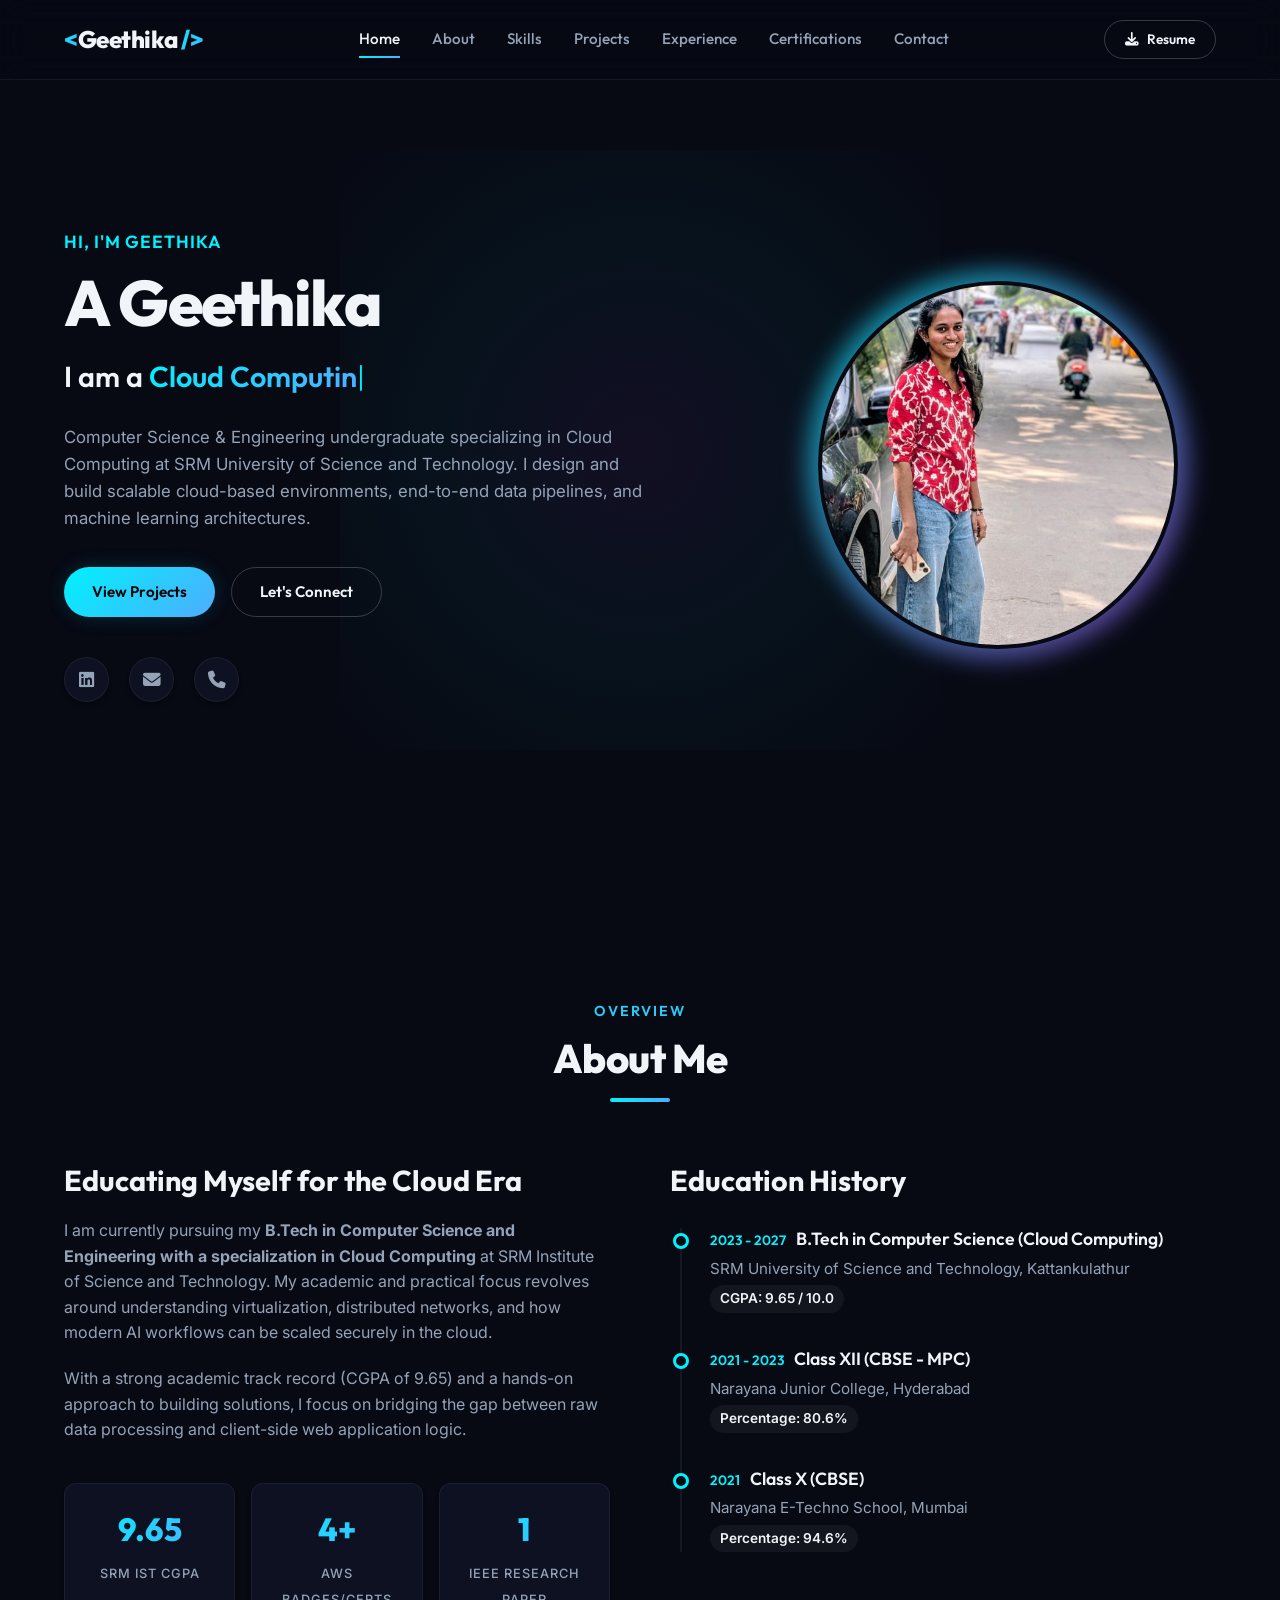
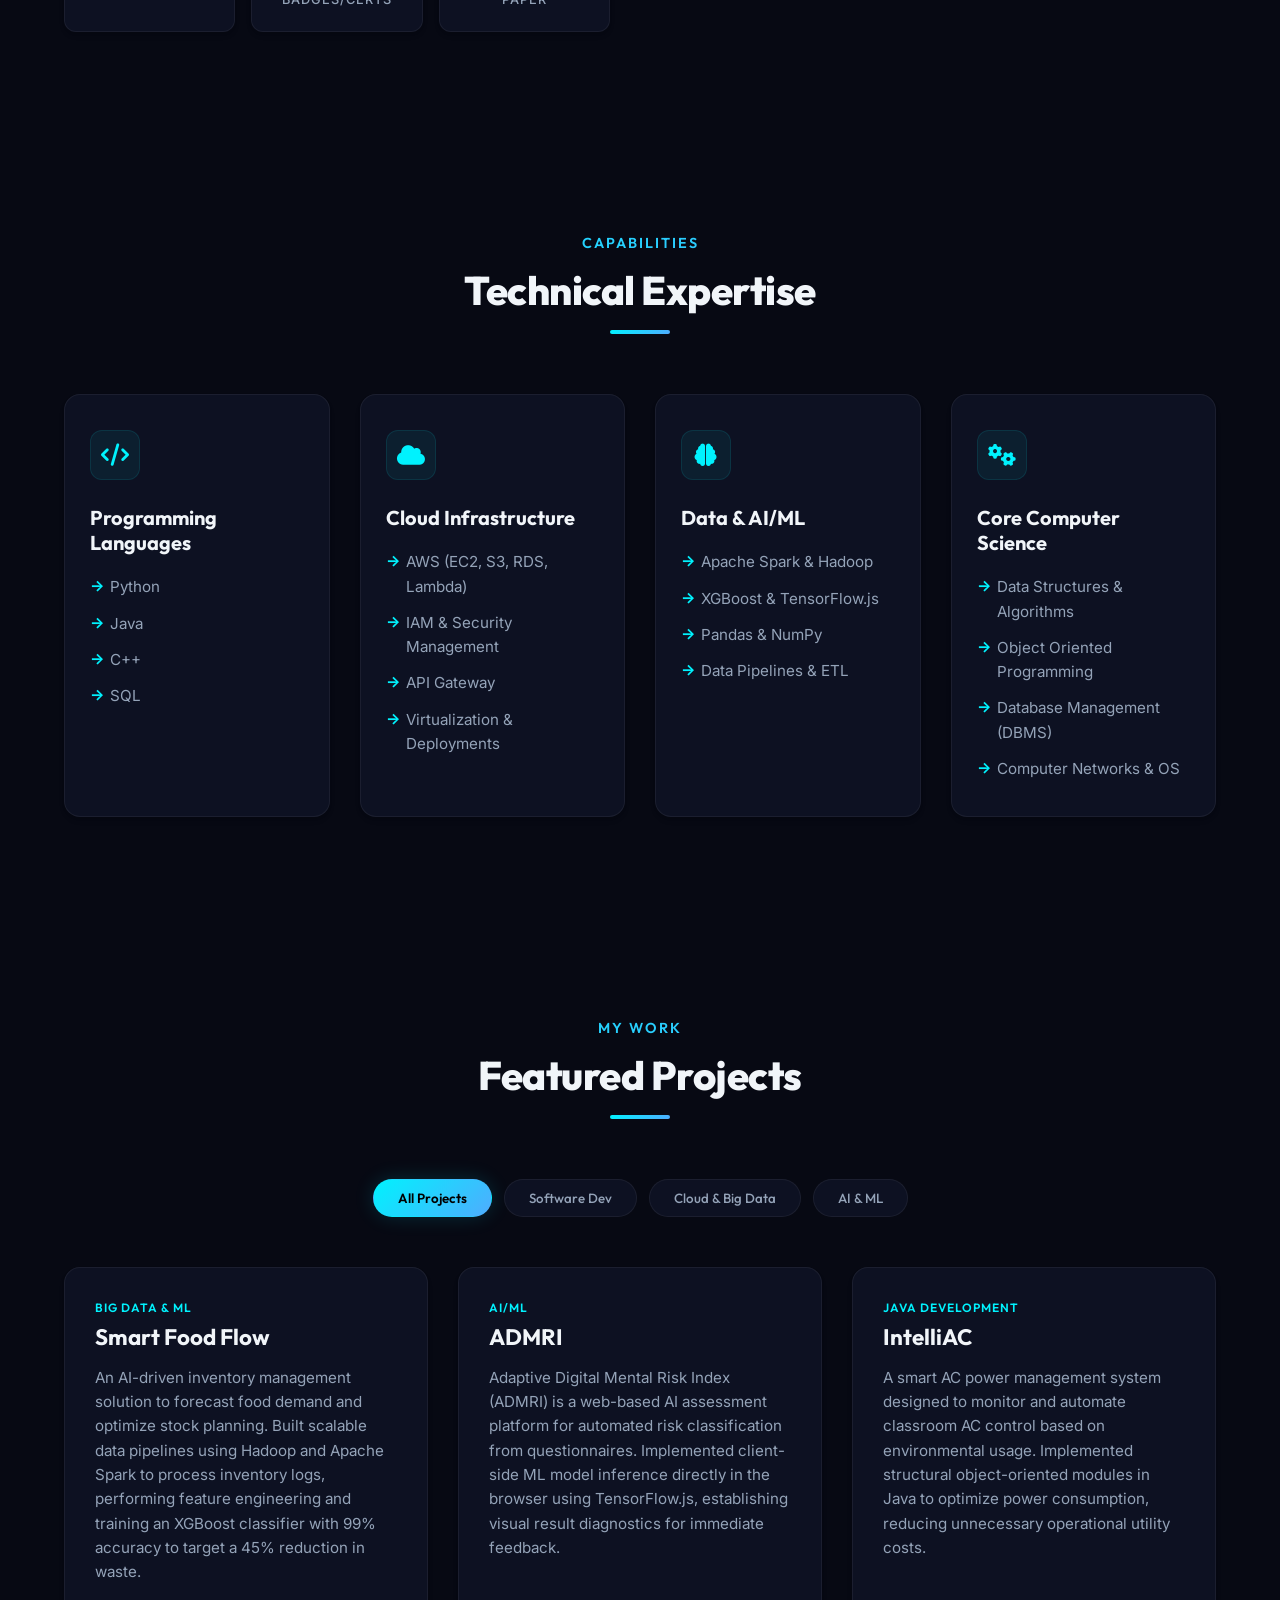
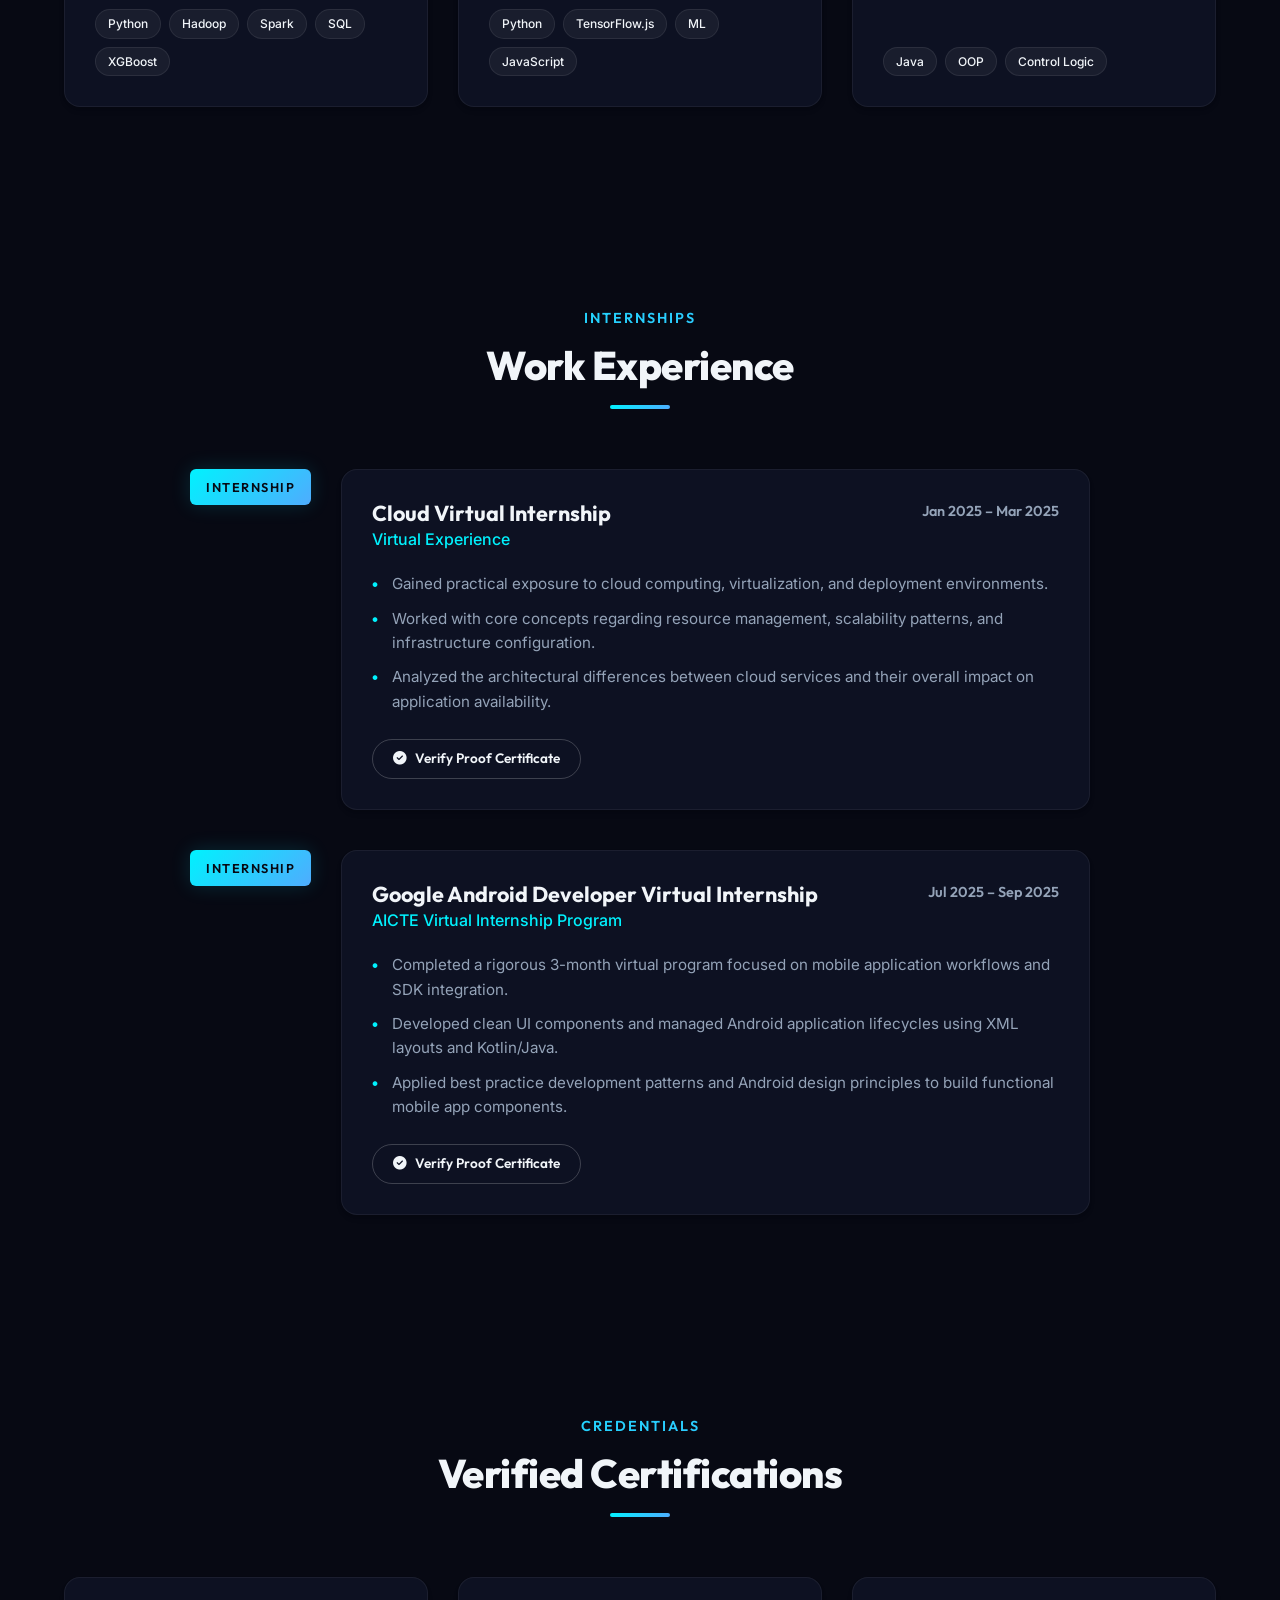
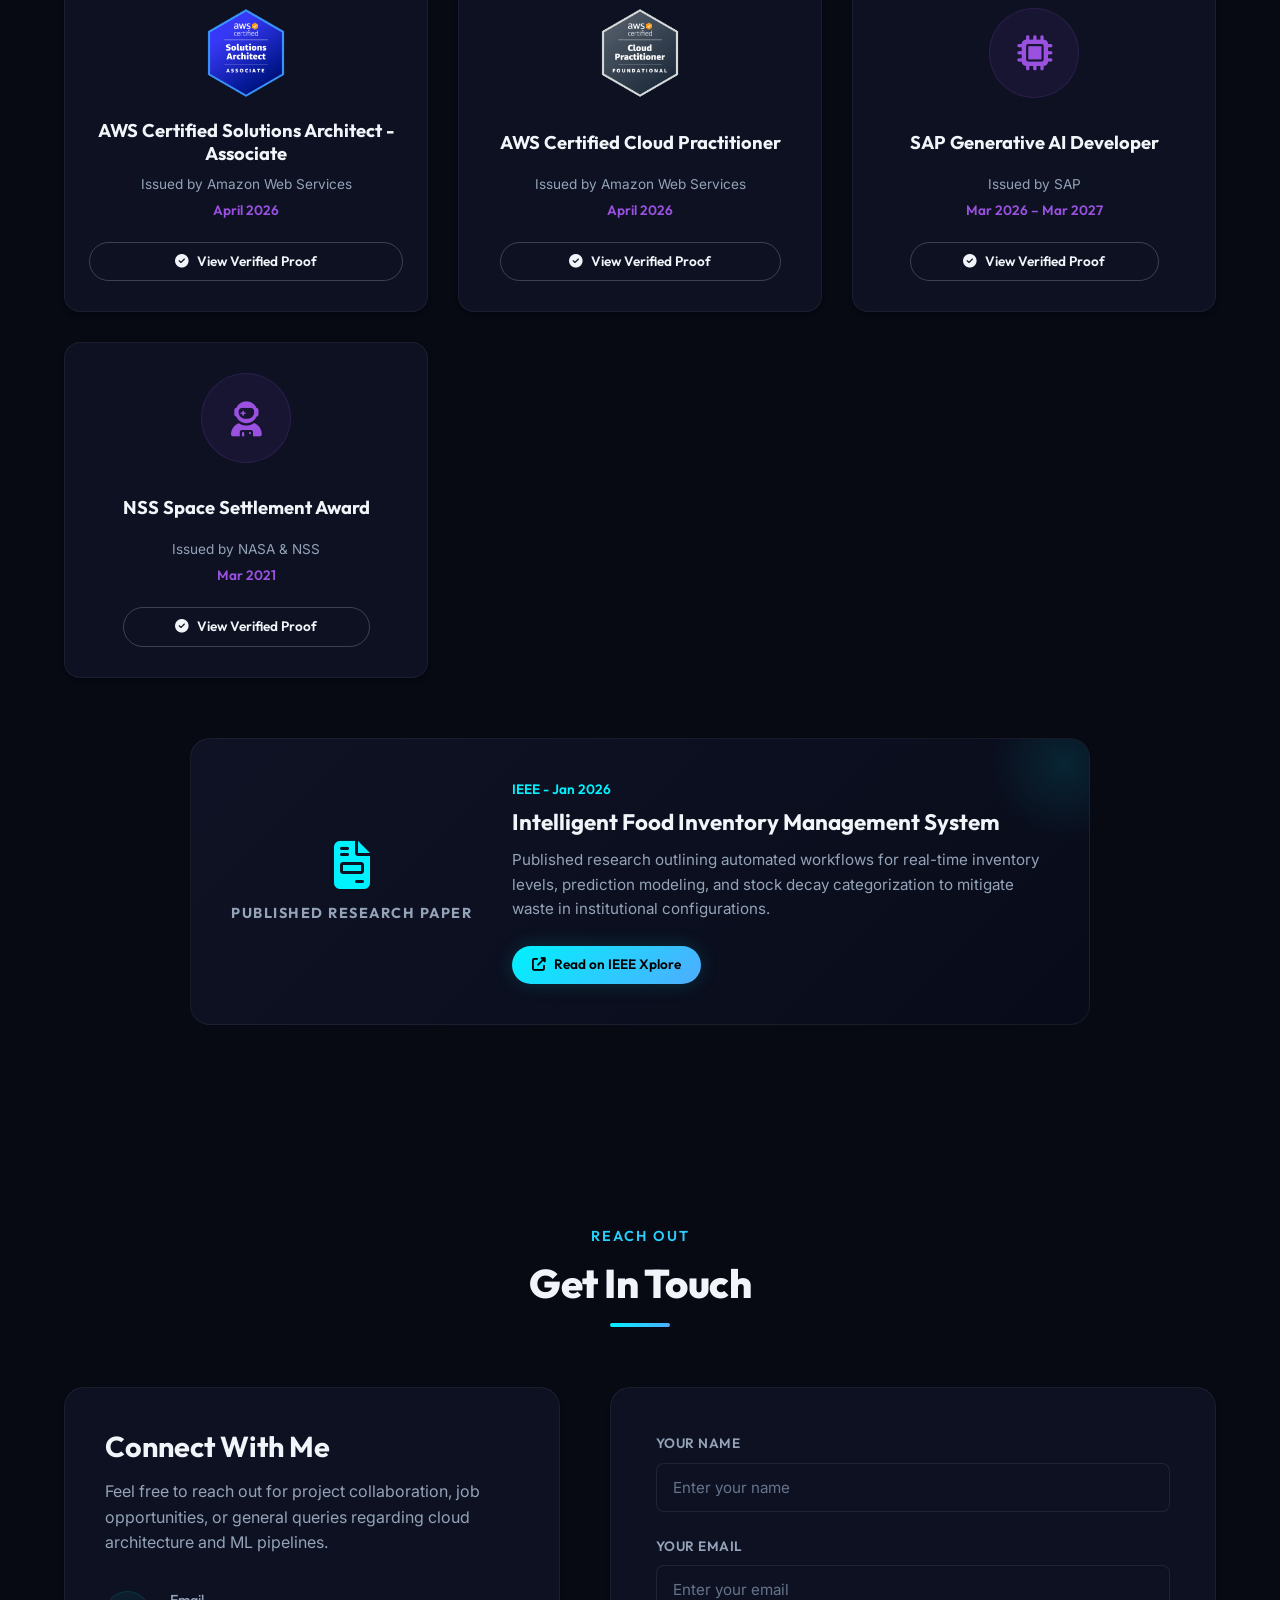
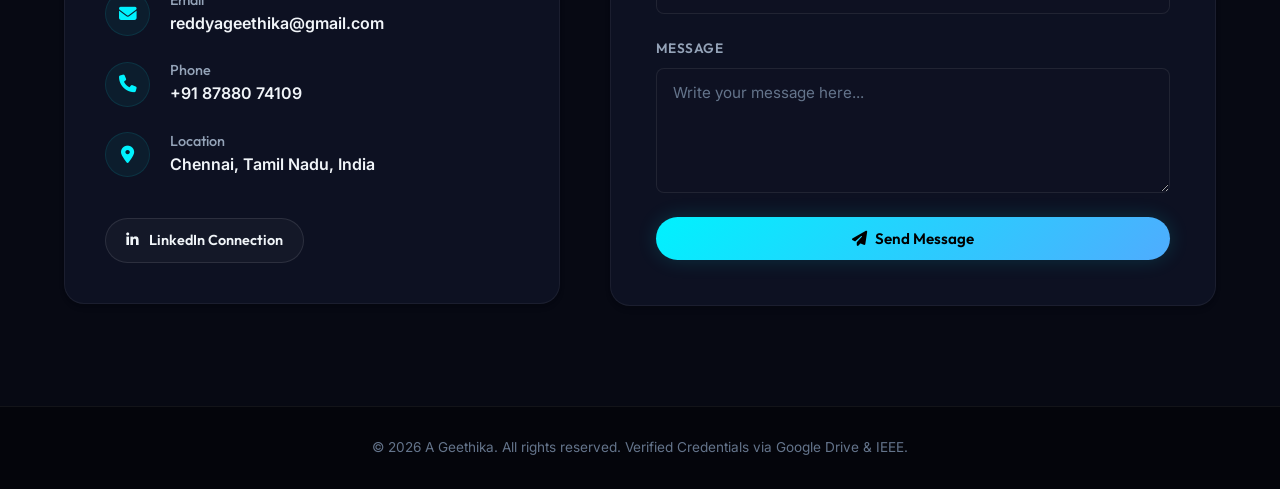
==== index.html @ 4444969a "Initial commit: Portfolio website with verified proof links" ====
<!DOCTYPE html>
<html lang="en">
<head>
    <meta charset="UTF-8">
    <meta name="viewport" content="width=device-width, initial-scale=1.0">
    <title>A Geethika | Portfolio & Credentials</title>
    <meta name="description" content="Portfolio of A Geethika, Computer Science student specializing in Cloud Computing at SRM IST. View projects, experience, research, and verified certifications.">
    <!-- Google Fonts -->
    <link rel="preconnect" href="https://fonts.googleapis.com">
    <link rel="preconnect" href="https://fonts.gstatic.com" crossorigin>
    <link href="https://fonts.googleapis.com/css2?family=Inter:wght@300;400;500;600;700&family=Outfit:wght@400;500;600;700;800&display=swap" rel="stylesheet">
    <!-- FontAwesome Icons -->
    <link rel="stylesheet" href="https://cdnjs.cloudflare.com/ajax/libs/font-awesome/6.4.2/css/all.min.css">
    <!-- Custom CSS -->
    <link rel="stylesheet" href="styles.css">
</head>
<body>
    <!-- Custom Cursor Glow -->
    <div class="cursor-glow" id="cursorGlow"></div>

    <!-- Scroll Progress -->
    <div class="scroll-progress-container">
        <div class="scroll-progress-bar" id="scrollProgress"></div>
    </div>

    <!-- Navigation Header -->
    <header class="header">
        <div class="header-container">
            <a href="#" class="logo">
                <span class="logo-accent">&lt;</span>Geethika<span class="logo-accent"> /&gt;</span>
            </a>
            <nav class="navbar" id="navbar">
                <a href="#home" class="nav-link active">Home</a>
                <a href="#about" class="nav-link">About</a>
                <a href="#skills" class="nav-link">Skills</a>
                <a href="#projects" class="nav-link">Projects</a>
                <a href="#experience" class="nav-link">Experience</a>
                <a href="#certifications" class="nav-link">Certifications</a>
                <a href="#contact" class="nav-link">Contact</a>
            </nav>
            <div class="nav-actions">
                <a href="assets/resume.pdf" class="btn btn-outline btn-sm download-resume" download>
                    <i class="fa-solid fa-download"></i> Resume
                </a>
                <button class="mobile-nav-toggle" id="navToggle" aria-label="Toggle Menu">
                    <i class="fa-solid fa-bars"></i>
                </button>
            </div>
        </div>
    </header>

    <!-- Main Content -->
    <main>
        <!-- Hero Section -->
        <section id="home" class="hero-section">
            <div class="hero-bg-glow"></div>
            <div class="container hero-container">
                <div class="hero-content">
                    <span class="hero-greeting">Hi, I'm Geethika</span>
                    <h1 class="hero-title">A Geethika</h1>
                    <div class="hero-subtitle-container">
                        <span class="hero-subtitle-prefix">I am a </span>
                        <span class="hero-subtitle" id="typingText"></span><span class="typing-cursor">|</span>
                    </div>
                    <p class="hero-description">
                        Computer Science & Engineering undergraduate specializing in Cloud Computing at SRM University of Science and Technology. I design and build scalable cloud-based environments, end-to-end data pipelines, and machine learning architectures.
                    </p>
                    <div class="hero-cta">
                        <a href="#projects" class="btn btn-primary">View Projects</a>
                        <a href="#contact" class="btn btn-outline">Let's Connect</a>
                    </div>
                    <div class="hero-socials">
                        <a href="https://www.linkedin.com/in/geethika-a-8339181ba" target="_blank" rel="noopener" aria-label="LinkedIn">
                            <i class="fa-brands fa-linkedin"></i>
                        </a>
                        <a href="mailto:reddyageethika@gmail.com" aria-label="Email">
                            <i class="fa-solid fa-envelope"></i>
                        </a>
                        <a href="tel:+918788074109" aria-label="Phone">
                            <i class="fa-solid fa-phone"></i>
                        </a>
                    </div>
                </div>
                <div class="hero-image-wrapper">
                    <div class="image-border-glow"></div>
                    <div class="hero-image-container">
                        <!-- User Photo -->
                        <img src="assets/images/geethika.jpg" alt="A Geethika" class="hero-image">
                    </div>
                </div>
            </div>
        </section>

        <!-- About Section -->
        <section id="about" class="about-section">
            <div class="container">
                <div class="section-header">
                    <span class="section-tag">Overview</span>
                    <h2 class="section-title">About Me</h2>
                    <div class="section-underline"></div>
                </div>
                
                <div class="about-grid">
                    <div class="about-info">
                        <h3>Educating Myself for the Cloud Era</h3>
                        <p>
                            I am currently pursuing my <strong>B.Tech in Computer Science and Engineering with a specialization in Cloud Computing</strong> at SRM Institute of Science and Technology. My academic and practical focus revolves around understanding virtualization, distributed networks, and how modern AI workflows can be scaled securely in the cloud.
                        </p>
                        <p>
                            With a strong academic track record (CGPA of 9.65) and a hands-on approach to building solutions, I focus on bridging the gap between raw data processing and client-side web application logic.
                        </p>
                        
                        <div class="info-counters">
                            <div class="counter-card">
                                <span class="counter-num">9.65</span>
                                <span class="counter-label">SRM IST CGPA</span>
                            </div>
                            <div class="counter-card">
                                <span class="counter-num">4+</span>
                                <span class="counter-label">AWS Badges/Certs</span>
                            </div>
                            <div class="counter-card">
                                <span class="counter-num">1</span>
                                <span class="counter-label">IEEE Research Paper</span>
                            </div>
                        </div>
                    </div>

                    <div class="about-education">
                        <h3>Education History</h3>
                        <div class="education-timeline">
                            <!-- Education Item 1 -->
                            <div class="education-item">
                                <div class="edu-dot"></div>
                                <div class="edu-header">
                                    <span class="edu-date">2023 - 2027</span>
                                    <h4>B.Tech in Computer Science (Cloud Computing)</h4>
                                </div>
                                <p class="edu-inst">SRM University of Science and Technology, Kattankulathur</p>
                                <span class="edu-grade">CGPA: 9.65 / 10.0</span>
                            </div>

                            <!-- Education Item 2 -->
                            <div class="education-item">
                                <div class="edu-dot"></div>
                                <div class="edu-header">
                                    <span class="edu-date">2021 - 2023</span>
                                    <h4>Class XII (CBSE - MPC)</h4>
                                </div>
                                <p class="edu-inst">Narayana Junior College, Hyderabad</p>
                                <span class="edu-grade">Percentage: 80.6%</span>
                            </div>

                            <!-- Education Item 3 -->
                            <div class="education-item">
                                <div class="edu-dot"></div>
                                <div class="edu-header">
                                    <span class="edu-date">2021</span>
                                    <h4>Class X (CBSE)</h4>
                                </div>
                                <p class="edu-inst">Narayana E-Techno School, Mumbai</p>
                                <span class="edu-grade">Percentage: 94.6%</span>
                            </div>
                        </div>
                    </div>
                </div>
            </div>
        </section>

        <!-- Skills Section -->
        <section id="skills" class="skills-section">
            <div class="container">
                <div class="section-header">
                    <span class="section-tag">Capabilities</span>
                    <h2 class="section-title">Technical Expertise</h2>
                    <div class="section-underline"></div>
                </div>

                <div class="skills-grid">
                    <!-- Languages -->
                    <div class="skills-card">
                        <div class="skills-card-icon">
                            <i class="fa-solid fa-code"></i>
                        </div>
                        <h3>Programming Languages</h3>
                        <ul class="skills-list">
                            <li>Python</li>
                            <li>Java</li>
                            <li>C++</li>
                            <li>SQL</li>
                        </ul>
                    </div>

                    <!-- Cloud -->
                    <div class="skills-card">
                        <div class="skills-card-icon">
                            <i class="fa-solid fa-cloud"></i>
                        </div>
                        <h3>Cloud Infrastructure</h3>
                        <ul class="skills-list">
                            <li>AWS (EC2, S3, RDS, Lambda)</li>
                            <li>IAM & Security Management</li>
                            <li>API Gateway</li>
                            <li>Virtualization & Deployments</li>
                        </ul>
                    </div>

                    <!-- Data & ML -->
                    <div class="skills-card">
                        <div class="skills-card-icon">
                            <i class="fa-solid fa-brain"></i>
                        </div>
                        <h3>Data & AI/ML</h3>
                        <ul class="skills-list">
                            <li>Apache Spark & Hadoop</li>
                            <li>XGBoost & TensorFlow.js</li>
                            <li>Pandas & NumPy</li>
                            <li>Data Pipelines & ETL</li>
                        </ul>
                    </div>

                    <!-- Core CS -->
                    <div class="skills-card">
                        <div class="skills-card-icon">
                            <i class="fa-solid fa-gears"></i>
                        </div>
                        <h3>Core Computer Science</h3>
                        <ul class="skills-list">
                            <li>Data Structures & Algorithms</li>
                            <li>Object Oriented Programming</li>
                            <li>Database Management (DBMS)</li>
                            <li>Computer Networks & OS</li>
                        </ul>
                    </div>
                </div>
            </div>
        </section>

        <!-- Projects Section -->
        <section id="projects" class="projects-section">
            <div class="container">
                <div class="section-header">
                    <span class="section-tag">My Work</span>
                    <h2 class="section-title">Featured Projects</h2>
                    <div class="section-underline"></div>
                </div>

                <div class="project-filters">
                    <button class="filter-btn active" data-filter="all">All Projects</button>
                    <button class="filter-btn" data-filter="development">Software Dev</button>
                    <button class="filter-btn" data-filter="cloud">Cloud & Big Data</button>
                    <button class="filter-btn" data-filter="ml">AI & ML</button>
                </div>

                <div class="projects-grid">
                    <!-- Project 1 -->
                    <div class="project-card" data-category="cloud">
                        <div class="project-card-header">
                            <span class="project-tag">Big Data & ML</span>
                            <h3>Smart Food Flow</h3>
                        </div>
                        <div class="project-card-body">
                            <p>An AI-driven inventory management solution to forecast food demand and optimize stock planning. Built scalable data pipelines using Hadoop and Apache Spark to process inventory logs, performing feature engineering and training an XGBoost classifier with 99% accuracy to target a 45% reduction in waste.</p>
                        </div>
                        <div class="project-tech-tags">
                            <span>Python</span>
                            <span>Hadoop</span>
                            <span>Spark</span>
                            <span>SQL</span>
                            <span>XGBoost</span>
                        </div>
                    </div>

                    <!-- Project 2 -->
                    <div class="project-card" data-category="ml">
                        <div class="project-card-header">
                            <span class="project-tag">AI/ML</span>
                            <h3>ADMRI</h3>
                        </div>
                        <div class="project-card-body">
                            <p>Adaptive Digital Mental Risk Index (ADMRI) is a web-based AI assessment platform for automated risk classification from questionnaires. Implemented client-side ML model inference directly in the browser using TensorFlow.js, establishing visual result diagnostics for immediate feedback.</p>
                        </div>
                        <div class="project-tech-tags">
                            <span>Python</span>
                            <span>TensorFlow.js</span>
                            <span>ML</span>
                            <span>JavaScript</span>
                        </div>
                    </div>

                    <!-- Project 3 -->
                    <div class="project-card" data-category="development">
                        <div class="project-card-header">
                            <span class="project-tag">Java Development</span>
                            <h3>IntelliAC</h3>
                        </div>
                        <div class="project-card-body">
                            <p>A smart AC power management system designed to monitor and automate classroom AC control based on environmental usage. Implemented structural object-oriented modules in Java to optimize power consumption, reducing unnecessary operational utility costs.</p>
                        </div>
                        <div class="project-tech-tags">
                            <span>Java</span>
                            <span>OOP</span>
                            <span>Control Logic</span>
                        </div>
                    </div>
                </div>
            </div>
        </section>

        <!-- Experience Section -->
        <section id="experience" class="experience-section">
            <div class="container">
                <div class="section-header">
                    <span class="section-tag">Internships</span>
                    <h2 class="section-title">Work Experience</h2>
                    <div class="section-underline"></div>
                </div>

                <div class="experience-timeline">
                    <!-- Internship 1 -->
                    <div class="experience-card">
                        <div class="exp-badge">Internship</div>
                        <div class="exp-content">
                            <div class="exp-header">
                                <div>
                                    <h3>Cloud Virtual Internship</h3>
                                    <p class="exp-company">Virtual Experience</p>
                                </div>
                                <span class="exp-date">Jan 2025 – Mar 2025</span>
                            </div>
                            <ul class="exp-details">
                                <li>Gained practical exposure to cloud computing, virtualization, and deployment environments.</li>
                                <li>Worked with core concepts regarding resource management, scalability patterns, and infrastructure configuration.</li>
                                <li>Analyzed the architectural differences between cloud services and their overall impact on application availability.</li>
                            </ul>
                            <div class="exp-footer">
                                <a href="https://drive.google.com/file/d/10pvS7xWRkJ8wbOo7r23ygYeVhOz8YmXg/view?usp=drive_link" target="_blank" rel="noopener" class="btn btn-outline btn-sm proof-btn">
                                    <i class="fa-solid fa-circle-check"></i> Verify Proof Certificate
                                </a>
                            </div>
                        </div>
                    </div>

                    <!-- Internship 2 -->
                    <div class="experience-card">
                        <div class="exp-badge">Internship</div>
                        <div class="exp-content">
                            <div class="exp-header">
                                <div>
                                    <h3>Google Android Developer Virtual Internship</h3>
                                    <p class="exp-company">AICTE Virtual Internship Program</p>
                                </div>
                                <span class="exp-date">Jul 2025 – Sep 2025</span>
                            </div>
                            <ul class="exp-details">
                                <li>Completed a rigorous 3-month virtual program focused on mobile application workflows and SDK integration.</li>
                                <li>Developed clean UI components and managed Android application lifecycles using XML layouts and Kotlin/Java.</li>
                                <li>Applied best practice development patterns and Android design principles to build functional mobile app components.</li>
                            </ul>
                            <div class="exp-footer">
                                <a href="https://drive.google.com/file/d/1N98toLB-eL-aGApJIMZypqNxMXeRUw_2/view?usp=sharing" target="_blank" rel="noopener" class="btn btn-outline btn-sm proof-btn">
                                    <i class="fa-solid fa-circle-check"></i> Verify Proof Certificate
                                </a>
                            </div>
                        </div>
                    </div>
                </div>
            </div>
        </section>

        <!-- Certifications Section -->
        <section id="certifications" class="certifications-section">
            <div class="container">
                <div class="section-header">
                    <span class="section-tag">Credentials</span>
                    <h2 class="section-title">Verified Certifications</h2>
                    <div class="section-underline"></div>
                </div>

                <div class="certifications-grid">
                    <!-- AWS SA -->
                    <div class="cert-card">
                        <div class="cert-image-container">
                            <img src="assets/images/aws-certified-solutions-architect-associate.png" alt="AWS Certified Solutions Architect - Associate Badge" class="cert-badge-img">
                        </div>
                        <div class="cert-info">
                            <h3>AWS Certified Solutions Architect - Associate</h3>
                            <p class="cert-issuer">Issued by Amazon Web Services</p>
                            <span class="cert-date">April 2026</span>
                            <a href="https://drive.google.com/file/d/1kvPPBBZk2hOuCqN7L65Lmuts5cWeU1N7/view?usp=sharing" target="_blank" rel="noopener" class="btn btn-outline btn-sm cert-verify-btn">
                                <i class="fa-solid fa-circle-check"></i> View Verified Proof
                            </a>
                        </div>
                    </div>

                    <!-- AWS CP -->
                    <div class="cert-card">
                        <div class="cert-image-container">
                            <img src="assets/images/aws-certified-cloud-practitioner.png" alt="AWS Certified Cloud Practitioner Badge" class="cert-badge-img">
                        </div>
                        <div class="cert-info">
                            <h3>AWS Certified Cloud Practitioner</h3>
                            <p class="cert-issuer">Issued by Amazon Web Services</p>
                            <span class="cert-date">April 2026</span>
                            <a href="https://drive.google.com/file/d/1S_O7OIigZmVBHr3_5UwWJYyZUVExq-sA/view?usp=sharing" target="_blank" rel="noopener" class="btn btn-outline btn-sm cert-verify-btn">
                                <i class="fa-solid fa-circle-check"></i> View Verified Proof
                            </a>
                        </div>
                    </div>

                    <!-- SAP Generative AI -->
                    <div class="cert-card">
                        <div class="cert-icon-container">
                            <i class="fa-solid fa-microchip"></i>
                        </div>
                        <div class="cert-info">
                            <h3>SAP Generative AI Developer</h3>
                            <p class="cert-issuer">Issued by SAP</p>
                            <span class="cert-date">Mar 2026 – Mar 2027</span>
                            <a href="https://drive.google.com/file/d/1an8q6tNihUCcvzFs6z9SauU-8ELoGtae/view?usp=sharing" target="_blank" rel="noopener" class="btn btn-outline btn-sm cert-verify-btn">
                                <i class="fa-solid fa-circle-check"></i> View Verified Proof
                            </a>
                        </div>
                    </div>

                    <!-- NASA Space Settlement -->
                    <div class="cert-card">
                        <div class="cert-icon-container">
                            <i class="fa-solid fa-user-astronaut"></i>
                        </div>
                        <div class="cert-info">
                            <h3>NSS Space Settlement Award</h3>
                            <p class="cert-issuer">Issued by NASA & NSS</p>
                            <span class="cert-date">Mar 2021</span>
                            <a href="https://drive.google.com/file/d/1z1i3t_VLtX3tuyaS-2WXdDkeSdfHXxxF/view?usp=drive_link" target="_blank" rel="noopener" class="btn btn-outline btn-sm cert-verify-btn">
                                <i class="fa-solid fa-circle-check"></i> View Verified Proof
                            </a>
                        </div>
                    </div>
                </div>

                <!-- Research Paper Card (IEEE) -->
                <div class="research-container">
                    <div class="research-header">
                        <i class="fa-solid fa-file-invoice"></i>
                        <h3>Published Research Paper</h3>
                    </div>
                    <div class="research-body">
                        <span class="publication-tag">IEEE - Jan 2026</span>
                        <h4>Intelligent Food Inventory Management System</h4>
                        <p class="research-desc">Published research outlining automated workflows for real-time inventory levels, prediction modeling, and stock decay categorization to mitigate waste in institutional configurations.</p>
                        <a href="https://ieeexplore.ieee.org/document/11479138/" target="_blank" rel="noopener" class="btn btn-primary btn-sm research-link-btn">
                            <i class="fa-solid fa-up-right-from-square"></i> Read on IEEE Xplore
                        </a>
                    </div>
                </div>
            </div>
        </section>

        <!-- Contact Section -->
        <section id="contact" class="contact-section">
            <div class="container">
                <div class="section-header">
                    <span class="section-tag">Reach Out</span>
                    <h2 class="section-title">Get In Touch</h2>
                    <div class="section-underline"></div>
                </div>

                <div class="contact-grid">
                    <div class="contact-info-panel">
                        <h3>Connect With Me</h3>
                        <p>Feel free to reach out for project collaboration, job opportunities, or general queries regarding cloud architecture and ML pipelines.</p>
                        
                        <div class="contact-methods">
                            <div class="contact-item">
                                <div class="contact-icon"><i class="fa-solid fa-envelope"></i></div>
                                <div>
                                    <h4>Email</h4>
                                    <a href="mailto:reddyageethika@gmail.com">reddyageethika@gmail.com</a>
                                </div>
                            </div>
                            <div class="contact-item">
                                <div class="contact-icon"><i class="fa-solid fa-phone"></i></div>
                                <div>
                                    <h4>Phone</h4>
                                    <a href="tel:+918788074109">+91 87880 74109</a>
                                </div>
                            </div>
                            <div class="contact-item">
                                <div class="contact-icon"><i class="fa-solid fa-location-dot"></i></div>
                                <div>
                                    <h4>Location</h4>
                                    <span>Chennai, Tamil Nadu, India</span>
                                </div>
                            </div>
                        </div>

                        <div class="contact-social-pills">
                            <a href="https://www.linkedin.com/in/geethika-a-8339181ba" target="_blank" rel="noopener">
                                <i class="fa-brands fa-linkedin-in"></i> LinkedIn Connection
                            </a>
                        </div>
                    </div>

                    <div class="contact-form-container">
                        <form id="contactForm" class="contact-form">
                            <div class="form-group">
                                <label for="name">Your Name</label>
                                <input type="text" id="name" required placeholder="Enter your name">
                            </div>
                            <div class="form-group">
                                <label for="email">Your Email</label>
                                <input type="email" id="email" required placeholder="Enter your email">
                            </div>
                            <div class="form-group">
                                <label for="message">Message</label>
                                <textarea id="message" rows="5" required placeholder="Write your message here..."></textarea>
                            </div>
                            <button type="submit" class="btn btn-primary btn-block">
                                <i class="fa-solid fa-paper-plane"></i> Send Message
                            </button>
                            <div class="form-status" id="formStatus"></div>
                        </form>
                    </div>
                </div>
            </div>
        </section>
    </main>

    <!-- Footer -->
    <footer class="footer-bottom">
        <div class="container">
            <p>&copy; 2026 A Geethika. All rights reserved. Verified Credentials via Google Drive & IEEE.</p>
        </div>
    </footer>

    <!-- Custom JS -->
    <script src="script.js"></script>
</body>
</html>
---- styles.css ----
/* CSS Variables & Global Design Tokens */
:root {
    --bg-primary: #070913;
    --bg-secondary: #0e1122;
    --bg-card: rgba(18, 22, 43, 0.65);
    --border-card: rgba(255, 255, 255, 0.06);
    --border-card-hover: rgba(0, 242, 254, 0.25);
    
    --color-text-main: #f1f5f9;
    --color-text-muted: #94a3b8;
    --color-text-dim: #64748b;
    
    --color-accent: #00f2fe;
    --color-accent-gradient: linear-gradient(135deg, #00f2fe 0%, #4facfe 100%);
    --color-purple: #9b51e0;
    --color-purple-gradient: linear-gradient(135deg, #9b51e0 0%, #7f00ff 100%);
    
    --font-heading: 'Outfit', sans-serif;
    --font-body: 'Inter', sans-serif;
    
    --shadow-sm: 0 4px 6px -1px rgba(0, 0, 0, 0.1), 0 2px 4px -1px rgba(0, 0, 0, 0.06);
    --shadow-md: 0 10px 15px -3px rgba(0, 0, 0, 0.3), 0 4px 6px -2px rgba(0, 0, 0, 0.1);
    --shadow-lg: 0 20px 25px -5px rgba(0, 0, 0, 0.5), 0 10px 10px -5px rgba(0, 0, 0, 0.25);
    --shadow-glow: 0 0 20px rgba(0, 242, 254, 0.15);
    --shadow-glow-purple: 0 0 20px rgba(155, 81, 224, 0.15);
    
    --transition-fast: 0.2s cubic-bezier(0.4, 0, 0.2, 1);
    --transition-normal: 0.3s cubic-bezier(0.4, 0, 0.2, 1);
    --transition-slow: 0.5s cubic-bezier(0.4, 0, 0.2, 1);
    
    --header-height: 80px;
}

/* Base Styles & Resets */
*, *::before, *::after {
    box-sizing: border-box;
    margin: 0;
    padding: 0;
}

html {
    scroll-behavior: smooth;
    font-size: 16px;
    background-color: var(--bg-primary);
    color: var(--color-text-main);
    overflow-x: hidden;
}

body {
    font-family: var(--font-body);
    font-weight: 400;
    line-height: 1.6;
    overflow-x: hidden;
}

h1, h2, h3, h4, h5, h6 {
    font-family: var(--font-heading);
    font-weight: 700;
    line-height: 1.25;
    color: var(--color-text-main);
}

a {
    color: inherit;
    text-decoration: none;
    transition: var(--transition-fast);
}

ul {
    list-style: none;
}

img {
    max-width: 100%;
    height: auto;
    display: block;
}

/* Custom Cursor Tracker Glow */
.cursor-glow {
    position: fixed;
    top: 0;
    left: 0;
    width: 350px;
    height: 350px;
    background: radial-gradient(circle, rgba(0, 242, 254, 0.12) 0%, rgba(155, 81, 224, 0.05) 50%, transparent 100%);
    border-radius: 50%;
    transform: translate(-50%, -50%);
    pointer-events: none;
    z-index: 9999;
    mix-blend-mode: screen;
    opacity: 0;
    transition: opacity 0.3s ease;
}

body:hover .cursor-glow {
    opacity: 1;
}

/* Scroll Progress Indicator */
.scroll-progress-container {
    position: fixed;
    top: 0;
    left: 0;
    width: 100%;
    height: 4px;
    z-index: 1001;
}

.scroll-progress-bar {
    height: 100%;
    width: 0%;
    background: linear-gradient(90deg, var(--color-accent) 0%, var(--color-purple) 100%);
}

/* Layout Containers */
.container {
    width: 100%;
    max-width: 1200px;
    margin: 0 auto;
    padding: 0 24px;
}

section {
    padding: 100px 0;
    position: relative;
}

/* Typography Helpers & Global Elements */
.section-header {
    text-align: center;
    margin-bottom: 60px;
}

.section-tag {
    font-family: var(--font-heading);
    font-size: 0.9rem;
    font-weight: 600;
    text-transform: uppercase;
    letter-spacing: 2px;
    background: var(--color-accent-gradient);
    -webkit-background-clip: text;
    -webkit-text-fill-color: transparent;
    display: block;
    margin-bottom: 10px;
}

.section-title {
    font-size: 2.5rem;
    font-weight: 800;
    letter-spacing: -0.5px;
}

.section-underline {
    width: 60px;
    height: 4px;
    background: var(--color-accent-gradient);
    border-radius: 2px;
    margin: 15px auto 0;
}

/* Button UI Components */
.btn {
    display: inline-flex;
    align-items: center;
    justify-content: center;
    padding: 12px 28px;
    border-radius: 30px;
    font-family: var(--font-heading);
    font-size: 0.95rem;
    font-weight: 600;
    cursor: pointer;
    transition: all var(--transition-normal);
    gap: 8px;
    outline: none;
    border: none;
}

.btn-sm {
    padding: 8px 20px;
    font-size: 0.85rem;
}

.btn-primary {
    background: var(--color-accent-gradient);
    color: #000;
    box-shadow: var(--shadow-glow);
}

.btn-primary:hover {
    transform: translateY(-2px);
    box-shadow: 0 0 30px rgba(0, 242, 254, 0.35);
}

.btn-outline {
    background: transparent;
    color: var(--color-text-main);
    border: 1.5px solid rgba(255, 255, 255, 0.2);
}

.btn-outline:hover {
    border-color: var(--color-accent);
    color: var(--color-accent);
    background: rgba(0, 242, 254, 0.03);
    transform: translateY(-2px);
    box-shadow: var(--shadow-glow);
}

.btn-block {
    width: 100%;
}

/* Header & Navigation Bar Styling */
.header {
    position: fixed;
    top: 0;
    left: 0;
    width: 100%;
    height: var(--header-height);
    background: rgba(7, 9, 19, 0.7);
    backdrop-filter: blur(16px);
    -webkit-backdrop-filter: blur(16px);
    border-bottom: 1px solid var(--border-card);
    z-index: 1000;
    transition: all var(--transition-normal);
}

.header.scrolled {
    height: 70px;
    background: rgba(7, 9, 19, 0.85);
    box-shadow: var(--shadow-md);
}

.header-container {
    height: 100%;
    display: flex;
    align-items: center;
    justify-content: space-between;
    padding: 0 24px;
    max-width: 1200px;
    margin: 0 auto;
}

.logo {
    font-family: var(--font-heading);
    font-size: 1.5rem;
    font-weight: 800;
    color: var(--color-text-main);
    letter-spacing: -0.5px;
}

.logo-accent {
    background: var(--color-accent-gradient);
    -webkit-background-clip: text;
    -webkit-text-fill-color: transparent;
}

.navbar {
    display: flex;
    align-items: center;
    gap: 32px;
}

.nav-link {
    font-family: var(--font-heading);
    font-size: 0.95rem;
    font-weight: 500;
    color: var(--color-text-muted);
    position: relative;
    padding: 6px 0;
}

.nav-link::after {
    content: '';
    position: absolute;
    bottom: 0;
    left: 0;
    width: 0;
    height: 2px;
    background: var(--color-accent-gradient);
    transition: var(--transition-normal);
}

.nav-link:hover, .nav-link.active {
    color: var(--color-text-main);
}

.nav-link:hover::after, .nav-link.active::after {
    width: 100%;
}

.nav-actions {
    display: flex;
    align-items: center;
    gap: 16px;
}

.mobile-nav-toggle {
    display: none;
    background: transparent;
    color: var(--color-text-main);
    font-size: 1.3rem;
    cursor: pointer;
    border: none;
    outline: none;
}

/* Hero Section Styling */
.hero-section {
    min-height: 100vh;
    display: flex;
    align-items: center;
    padding-top: calc(var(--header-height) + 50px);
    overflow: hidden;
}

.hero-bg-glow {
    position: absolute;
    top: 50%;
    left: 50%;
    width: 600px;
    height: 600px;
    background: radial-gradient(circle, rgba(155, 81, 224, 0.08) 0%, rgba(0, 242, 254, 0.04) 50%, transparent 100%);
    transform: translate(-50%, -50%);
    pointer-events: none;
    z-index: 1;
}

.hero-container {
    display: grid;
    grid-template-columns: 1.2fr 0.8fr;
    gap: 60px;
    align-items: center;
    position: relative;
    z-index: 2;
}

.hero-content {
    display: flex;
    flex-direction: column;
    align-items: flex-start;
}

.hero-greeting {
    font-family: var(--font-heading);
    font-size: 1.1rem;
    font-weight: 600;
    color: var(--color-accent);
    letter-spacing: 1px;
    text-transform: uppercase;
    margin-bottom: 12px;
}

.hero-title {
    font-size: 4rem;
    font-weight: 800;
    letter-spacing: -1.5px;
    margin-bottom: 15px;
    line-height: 1.1;
}

.hero-subtitle-container {
    font-family: var(--font-heading);
    font-size: 1.8rem;
    font-weight: 600;
    margin-bottom: 25px;
}

.hero-subtitle-prefix {
    color: var(--color-text-main);
}

.hero-subtitle {
    background: var(--color-accent-gradient);
    -webkit-background-clip: text;
    -webkit-text-fill-color: transparent;
}

.typing-cursor {
    color: var(--color-accent);
    animation: blink 0.75s step-end infinite;
    font-weight: 300;
}

.hero-description {
    font-size: 1.05rem;
    color: var(--color-text-muted);
    margin-bottom: 35px;
    max-width: 580px;
}

.hero-cta {
    display: flex;
    gap: 16px;
    margin-bottom: 40px;
}

.hero-socials {
    display: flex;
    gap: 20px;
}

.hero-socials a {
    width: 45px;
    height: 45px;
    border-radius: 50%;
    background: var(--bg-secondary);
    border: 1px solid var(--border-card);
    display: flex;
    align-items: center;
    justify-content: center;
    font-size: 1.1rem;
    color: var(--color-text-muted);
    box-shadow: var(--shadow-sm);
}

.hero-socials a:hover {
    color: var(--color-accent);
    border-color: var(--color-accent);
    transform: translateY(-3px);
    box-shadow: var(--shadow-glow);
}

.hero-image-wrapper {
    position: relative;
    width: 100%;
    max-width: 360px;
    margin: 0 auto;
}

.image-border-glow {
    position: absolute;
    inset: -10px;
    background: linear-gradient(135deg, var(--color-accent) 0%, var(--color-purple) 100%);
    border-radius: 50%;
    filter: blur(12px);
    opacity: 0.65;
    animation: rotateGlow 10s linear infinite;
    z-index: 1;
}

.hero-image-container {
    position: relative;
    width: 100%;
    padding-bottom: 100%;
    border-radius: 50%;
    overflow: hidden;
    border: 4px solid var(--bg-primary);
    z-index: 2;
    background: var(--bg-secondary);
}

.hero-image {
    position: absolute;
    top: 0;
    left: 0;
    width: 100%;
    height: 100%;
    object-fit: cover;
    object-position: center;
}

/* About Section & Education Timeline */
.about-grid {
    display: grid;
    grid-template-columns: 1fr 1fr;
    gap: 60px;
}

.about-info h3 {
    font-size: 1.8rem;
    margin-bottom: 20px;
    font-weight: 700;
}

.about-info p {
    color: var(--color-text-muted);
    margin-bottom: 20px;
}

.info-counters {
    display: grid;
    grid-template-columns: repeat(3, 1fr);
    gap: 16px;
    margin-top: 40px;
}

.counter-card {
    background: var(--bg-card);
    border: 1px solid var(--border-card);
    border-radius: 12px;
    padding: 20px;
    text-align: center;
    box-shadow: var(--shadow-sm);
}

.counter-num {
    display: block;
    font-family: var(--font-heading);
    font-size: 2rem;
    font-weight: 800;
    background: var(--color-accent-gradient);
    -webkit-background-clip: text;
    -webkit-text-fill-color: transparent;
    margin-bottom: 5px;
}

.counter-label {
    font-size: 0.8rem;
    text-transform: uppercase;
    letter-spacing: 1px;
    color: var(--color-text-muted);
    font-weight: 500;
}

.about-education h3 {
    font-size: 1.8rem;
    margin-bottom: 30px;
}

.education-timeline {
    position: relative;
    border-left: 2px solid var(--border-card);
    padding-left: 28px;
    margin-left: 10px;
}

.education-item {
    position: relative;
    margin-bottom: 35px;
}

.education-item:last-child {
    margin-bottom: 0;
}

.edu-dot {
    position: absolute;
    left: -37px;
    top: 5px;
    width: 16px;
    height: 16px;
    border-radius: 50%;
    background: var(--bg-primary);
    border: 3px solid var(--color-accent);
}

.edu-header {
    display: flex;
    align-items: baseline;
    justify-content: space-between;
    margin-bottom: 5px;
    flex-wrap: wrap;
    gap: 10px;
}

.edu-date {
    font-family: var(--font-heading);
    font-size: 0.85rem;
    font-weight: 600;
    color: var(--color-accent);
}

.education-item h4 {
    font-size: 1.1rem;
    font-weight: 600;
    flex-grow: 1;
    text-align: left;
}

.edu-inst {
    font-size: 0.95rem;
    color: var(--color-text-muted);
    margin-bottom: 4px;
}

.edu-grade {
    display: inline-block;
    font-size: 0.85rem;
    font-weight: 600;
    color: var(--color-text-main);
    background: rgba(255, 255, 255, 0.05);
    padding: 3px 10px;
    border-radius: 20px;
}

/* Skills Section Grid */
.skills-grid {
    display: grid;
    grid-template-columns: repeat(auto-fit, minmax(260px, 1fr));
    gap: 30px;
}

.skills-card {
    background: var(--bg-card);
    border: 1px solid var(--border-card);
    border-radius: 16px;
    padding: 35px 25px;
    box-shadow: var(--shadow-sm);
    transition: all var(--transition-normal);
    position: relative;
    overflow: hidden;
}

.skills-card::before {
    content: '';
    position: absolute;
    top: 0;
    left: 0;
    width: 100%;
    height: 3px;
    background: var(--color-accent-gradient);
    transform: scaleX(0);
    transform-origin: left;
    transition: transform var(--transition-normal);
}

.skills-card:hover {
    transform: translateY(-5px);
    border-color: var(--border-card-hover);
    box-shadow: var(--shadow-glow);
}

.skills-card:hover::before {
    transform: scaleX(1);
}

.skills-card-icon {
    width: 50px;
    height: 50px;
    border-radius: 12px;
    background: rgba(0, 242, 254, 0.06);
    color: var(--color-accent);
    display: flex;
    align-items: center;
    justify-content: center;
    font-size: 1.4rem;
    margin-bottom: 25px;
    border: 1px solid rgba(0, 242, 254, 0.1);
}

.skills-card h3 {
    font-size: 1.25rem;
    margin-bottom: 20px;
}

.skills-list {
    display: flex;
    flex-direction: column;
    gap: 12px;
}

.skills-list li {
    font-size: 0.95rem;
    color: var(--color-text-muted);
    position: relative;
    padding-left: 20px;
}

.skills-list li::before {
    content: '→';
    position: absolute;
    left: 0;
    top: -1px;
    color: var(--color-accent);
    font-weight: 700;
}

/* Projects & Filter Animations */
.project-filters {
    display: flex;
    justify-content: center;
    gap: 12px;
    margin-bottom: 50px;
    flex-wrap: wrap;
}

.filter-btn {
    background: var(--bg-card);
    border: 1px solid var(--border-card);
    color: var(--color-text-muted);
    padding: 10px 24px;
    border-radius: 20px;
    font-family: var(--font-heading);
    font-weight: 500;
    cursor: pointer;
    transition: all var(--transition-normal);
}

.filter-btn:hover {
    border-color: var(--color-accent);
    color: var(--color-accent);
}

.filter-btn.active {
    background: var(--color-accent-gradient);
    color: #000;
    border-color: transparent;
    box-shadow: var(--shadow-glow);
    font-weight: 600;
}

.projects-grid {
    display: grid;
    grid-template-columns: repeat(auto-fit, minmax(320px, 1fr));
    gap: 30px;
}

.project-card {
    background: var(--bg-card);
    border: 1px solid var(--border-card);
    border-radius: 16px;
    padding: 30px;
    box-shadow: var(--shadow-sm);
    display: flex;
    flex-direction: column;
    height: 100%;
    transition: all var(--transition-normal);
    position: relative;
    z-index: 1;
}

.project-card:hover {
    transform: translateY(-5px);
    border-color: var(--border-card-hover);
    box-shadow: var(--shadow-glow);
}

.project-card-header {
    margin-bottom: 15px;
}

.project-card-header .project-tag {
    font-family: var(--font-heading);
    font-size: 0.75rem;
    font-weight: 600;
    text-transform: uppercase;
    letter-spacing: 1px;
    color: var(--color-accent);
    display: block;
    margin-bottom: 5px;
}

.project-card-header h3 {
    font-size: 1.4rem;
    font-weight: 700;
}

.project-card-body {
    flex-grow: 1;
    margin-bottom: 25px;
}

.project-card-body p {
    font-size: 0.95rem;
    color: var(--color-text-muted);
}

.project-tech-tags {
    display: flex;
    flex-wrap: wrap;
    gap: 8px;
}

.project-tech-tags span {
    font-size: 0.75rem;
    font-weight: 500;
    background: rgba(255, 255, 255, 0.05);
    border: 1px solid rgba(255, 255, 255, 0.08);
    color: var(--color-text-main);
    padding: 4px 12px;
    border-radius: 15px;
}

/* Experience Section Timeline */
.experience-timeline {
    display: flex;
    flex-direction: column;
    gap: 40px;
    max-width: 900px;
    margin: 0 auto;
}

.experience-card {
    position: relative;
    display: grid;
    grid-template-columns: auto 1fr;
    gap: 30px;
}

.exp-badge {
    height: max-content;
    font-family: var(--font-heading);
    font-size: 0.8rem;
    font-weight: 600;
    text-transform: uppercase;
    letter-spacing: 1.5px;
    color: var(--bg-primary);
    background: var(--color-accent-gradient);
    padding: 8px 16px;
    border-radius: 6px;
    text-align: center;
    box-shadow: var(--shadow-glow);
}

.exp-content {
    background: var(--bg-card);
    border: 1px solid var(--border-card);
    border-radius: 16px;
    padding: 30px;
    box-shadow: var(--shadow-sm);
    transition: all var(--transition-normal);
}

.exp-content:hover {
    border-color: var(--border-card-hover);
    box-shadow: var(--shadow-glow);
}

.exp-header {
    display: flex;
    justify-content: space-between;
    align-items: flex-start;
    margin-bottom: 20px;
    flex-wrap: wrap;
    gap: 15px;
}

.exp-header h3 {
    font-size: 1.35rem;
}

.exp-company {
    color: var(--color-accent);
    font-weight: 500;
}

.exp-date {
    font-family: var(--font-heading);
    font-size: 0.9rem;
    font-weight: 600;
    color: var(--color-text-muted);
}

.exp-details {
    display: flex;
    flex-direction: column;
    gap: 10px;
    margin-bottom: 25px;
}

.exp-details li {
    font-size: 0.95rem;
    color: var(--color-text-muted);
    position: relative;
    padding-left: 20px;
}

.exp-details li::before {
    content: '•';
    position: absolute;
    left: 0;
    color: var(--color-accent);
    font-weight: 900;
}

.exp-footer {
    display: flex;
    justify-content: flex-start;
}

/* Certifications Layout & Badges */
.certifications-grid {
    display: grid;
    grid-template-columns: repeat(auto-fit, minmax(280px, 1fr));
    gap: 30px;
    margin-bottom: 60px;
}

.cert-card {
    background: var(--bg-card);
    border: 1px solid var(--border-card);
    border-radius: 16px;
    padding: 30px 24px;
    box-shadow: var(--shadow-sm);
    display: flex;
    flex-direction: column;
    align-items: center;
    text-align: center;
    transition: all var(--transition-normal);
}

.cert-card:hover {
    transform: translateY(-5px);
    border-color: var(--border-card-hover);
    box-shadow: var(--shadow-glow-purple);
}

.cert-image-container {
    width: 90px;
    height: 90px;
    margin-bottom: 20px;
    display: flex;
    align-items: center;
    justify-content: center;
}

.cert-badge-img {
    max-width: 100%;
    max-height: 100%;
    object-fit: contain;
}

.cert-icon-container {
    width: 90px;
    height: 90px;
    border-radius: 50%;
    background: rgba(155, 81, 224, 0.08);
    color: var(--color-purple);
    display: flex;
    align-items: center;
    justify-content: center;
    font-size: 2.2rem;
    margin-bottom: 20px;
    border: 1px solid rgba(155, 81, 224, 0.15);
}

.cert-info h3 {
    font-size: 1.15rem;
    font-weight: 700;
    margin-bottom: 8px;
    min-height: 48px;
    display: flex;
    align-items: center;
    justify-content: center;
}

.cert-issuer {
    font-size: 0.85rem;
    color: var(--color-text-muted);
    margin-bottom: 4px;
}

.cert-date {
    display: block;
    font-family: var(--font-heading);
    font-size: 0.85rem;
    font-weight: 600;
    color: var(--color-purple);
    margin-bottom: 20px;
}

.cert-verify-btn {
    width: 100%;
}

.cert-card:hover .cert-verify-btn {
    border-color: var(--color-purple);
    color: var(--color-purple);
    background: rgba(155, 81, 224, 0.03);
    box-shadow: var(--shadow-glow-purple);
}

/* Research Paper Visual Structure */
.research-container {
    background: linear-gradient(135deg, rgba(18, 22, 43, 0.75) 0%, rgba(9, 13, 29, 0.75) 100%);
    border: 1px solid var(--border-card);
    border-radius: 20px;
    padding: 40px;
    max-width: 900px;
    margin: 0 auto;
    display: grid;
    grid-template-columns: auto 1fr;
    gap: 30px;
    align-items: center;
    position: relative;
    overflow: hidden;
}

.research-container::before {
    content: '';
    position: absolute;
    top: -50px;
    right: -50px;
    width: 150px;
    height: 150px;
    background: radial-gradient(circle, rgba(0, 242, 254, 0.1) 0%, transparent 70%);
    border-radius: 50%;
}

.research-header {
    font-size: 3rem;
    color: var(--color-accent);
    display: flex;
    flex-direction: column;
    align-items: center;
    justify-content: center;
    padding-right: 10px;
}

.research-header h3 {
    font-size: 0.9rem;
    text-transform: uppercase;
    letter-spacing: 1.5px;
    color: var(--color-text-muted);
    margin-top: 15px;
    text-align: center;
    white-space: nowrap;
}

.research-body {
    display: flex;
    flex-direction: column;
    align-items: flex-start;
}

.publication-tag {
    font-family: var(--font-heading);
    font-size: 0.85rem;
    font-weight: 600;
    color: var(--color-accent);
    margin-bottom: 8px;
}

.research-body h4 {
    font-size: 1.4rem;
    margin-bottom: 12px;
}

.research-desc {
    font-size: 0.95rem;
    color: var(--color-text-muted);
    margin-bottom: 25px;
}

/* Contact Panel & Inputs */
.contact-grid {
    display: grid;
    grid-template-columns: 0.9fr 1.1fr;
    gap: 50px;
    align-items: start;
}

.contact-info-panel {
    background: var(--bg-card);
    border: 1px solid var(--border-card);
    border-radius: 20px;
    padding: 40px;
    box-shadow: var(--shadow-sm);
}

.contact-info-panel h3 {
    font-size: 1.8rem;
    margin-bottom: 15px;
}

.contact-info-panel p {
    color: var(--color-text-muted);
    margin-bottom: 35px;
}

.contact-methods {
    display: flex;
    flex-direction: column;
    gap: 25px;
    margin-bottom: 40px;
}

.contact-item {
    display: flex;
    gap: 20px;
    align-items: center;
}

.contact-icon {
    width: 45px;
    height: 45px;
    border-radius: 50%;
    background: rgba(0, 242, 254, 0.05);
    color: var(--color-accent);
    display: flex;
    align-items: center;
    justify-content: center;
    font-size: 1.1rem;
    border: 1px solid rgba(0, 242, 254, 0.1);
}

.contact-item h4 {
    font-size: 0.9rem;
    color: var(--color-text-muted);
    font-weight: 500;
    margin-bottom: 2px;
}

.contact-item a, .contact-item span {
    font-size: 1rem;
    font-weight: 600;
}

.contact-item a:hover {
    color: var(--color-accent);
}

.contact-social-pills a {
    display: inline-flex;
    align-items: center;
    gap: 10px;
    padding: 10px 20px;
    background: rgba(255, 255, 255, 0.03);
    border: 1.5px solid rgba(255, 255, 255, 0.1);
    border-radius: 30px;
    font-family: var(--font-heading);
    font-size: 0.9rem;
    font-weight: 600;
}

.contact-social-pills a:hover {
    border-color: var(--color-accent);
    color: #000;
    background: var(--color-accent-gradient);
    box-shadow: var(--shadow-glow);
}

.contact-form-container {
    background: var(--bg-card);
    border: 1px solid var(--border-card);
    border-radius: 20px;
    padding: 45px;
    box-shadow: var(--shadow-sm);
}

.contact-form {
    display: flex;
    flex-direction: column;
    gap: 24px;
}

.form-group {
    display: flex;
    flex-direction: column;
    gap: 8px;
}

.form-group label {
    font-family: var(--font-heading);
    font-size: 0.85rem;
    font-weight: 600;
    color: var(--color-text-muted);
    text-transform: uppercase;
    letter-spacing: 0.5px;
}

.form-group input, .form-group textarea {
    background: var(--bg-secondary);
    border: 1.5px solid rgba(255, 255, 255, 0.08);
    border-radius: 8px;
    padding: 14px 16px;
    font-family: var(--font-body);
    font-size: 0.95rem;
    color: var(--color-text-main);
    transition: all var(--transition-normal);
}

.form-group input::placeholder, .form-group textarea::placeholder {
    color: var(--color-text-dim);
}

.form-group input:focus, .form-group textarea:focus {
    outline: none;
    border-color: var(--color-accent);
    background: rgba(7, 9, 19, 0.5);
    box-shadow: 0 0 15px rgba(0, 242, 254, 0.1);
}

.form-status {
    font-family: var(--font-heading);
    font-size: 0.9rem;
    font-weight: 600;
    text-align: center;
    margin-top: 10px;
    display: none;
}

.form-status.success {
    color: #10b981;
}

.form-status.error {
    color: #ef4444;
}

/* Footer Bottom */
.footer-bottom {
    background: #04050b;
    border-top: 1px solid var(--border-card);
    padding: 30px 0;
    text-align: center;
    color: var(--color-text-dim);
    font-size: 0.85rem;
}

/* Animations & Keyframes */
@keyframes blink {
    from, to { border-color: transparent }
    50% { border-color: var(--color-accent) }
}

@keyframes rotateGlow {
    0% { transform: rotate(0deg); }
    100% { transform: rotate(360deg); }
}

/* Responsive Styles for Tablets & Mobile Devices */
@media (max-width: 992px) {
    .container {
        padding: 0 32px;
    }
    
    .hero-container {
        grid-template-columns: 1fr;
        gap: 50px;
        text-align: center;
    }
    
    .hero-content {
        align-items: center;
        order: 2;
    }
    
    .hero-image-wrapper {
        order: 1;
        max-width: 280px;
    }
    
    .hero-title {
        font-size: 3.2rem;
    }
    
    .hero-subtitle-container {
        font-size: 1.5rem;
    }
    
    .hero-description {
        max-width: 100%;
    }
    
    .hero-cta {
        align-self: center;
    }
    
    .about-grid {
        grid-template-columns: 1fr;
        gap: 50px;
    }
    
    .contact-grid {
        grid-template-columns: 1fr;
        gap: 40px;
    }
    
    .research-container {
        grid-template-columns: 1fr;
        text-align: center;
    }
    
    .research-header {
        padding-right: 0;
    }
    
    .research-body {
        align-items: center;
    }
}

@media (max-width: 768px) {
    :root {
        --header-height: 70px;
    }
    
    .section-title {
        font-size: 2.1rem;
    }
    
    .mobile-nav-toggle {
        display: block;
    }
    
    .navbar {
        position: fixed;
        top: var(--header-height);
        left: 0;
        width: 100%;
        height: calc(100vh - var(--header-height));
        background: var(--bg-primary);
        flex-direction: column;
        justify-content: center;
        gap: 40px;
        transform: translateX(100%);
        transition: transform 0.4s ease;
        z-index: 999;
    }
    
    .navbar.active {
        transform: translateX(0);
    }
    
    .nav-link {
        font-size: 1.25rem;
    }
    
    .download-resume {
        display: none !important; /* Hide small screens to save space, but keeping in navbar toggle menu eventually */
    }
    
    .experience-card {
        grid-template-columns: 1fr;
        gap: 15px;
    }
    
    .exp-badge {
        align-self: flex-start;
    }
    
    .info-counters {
        grid-template-columns: 1fr;
        gap: 12px;
    }
}

@media (max-width: 480px) {
    .container {
        padding: 0 20px;
    }
    
    .hero-title {
        font-size: 2.6rem;
    }
    
    .hero-subtitle-container {
        font-size: 1.3rem;
    }
    
    .hero-cta {
        flex-direction: column;
        width: 100%;
        gap: 12px;
    }
    
    .hero-cta .btn {
        width: 100%;
    }
    
    .contact-form-container {
        padding: 24px;
    }
}
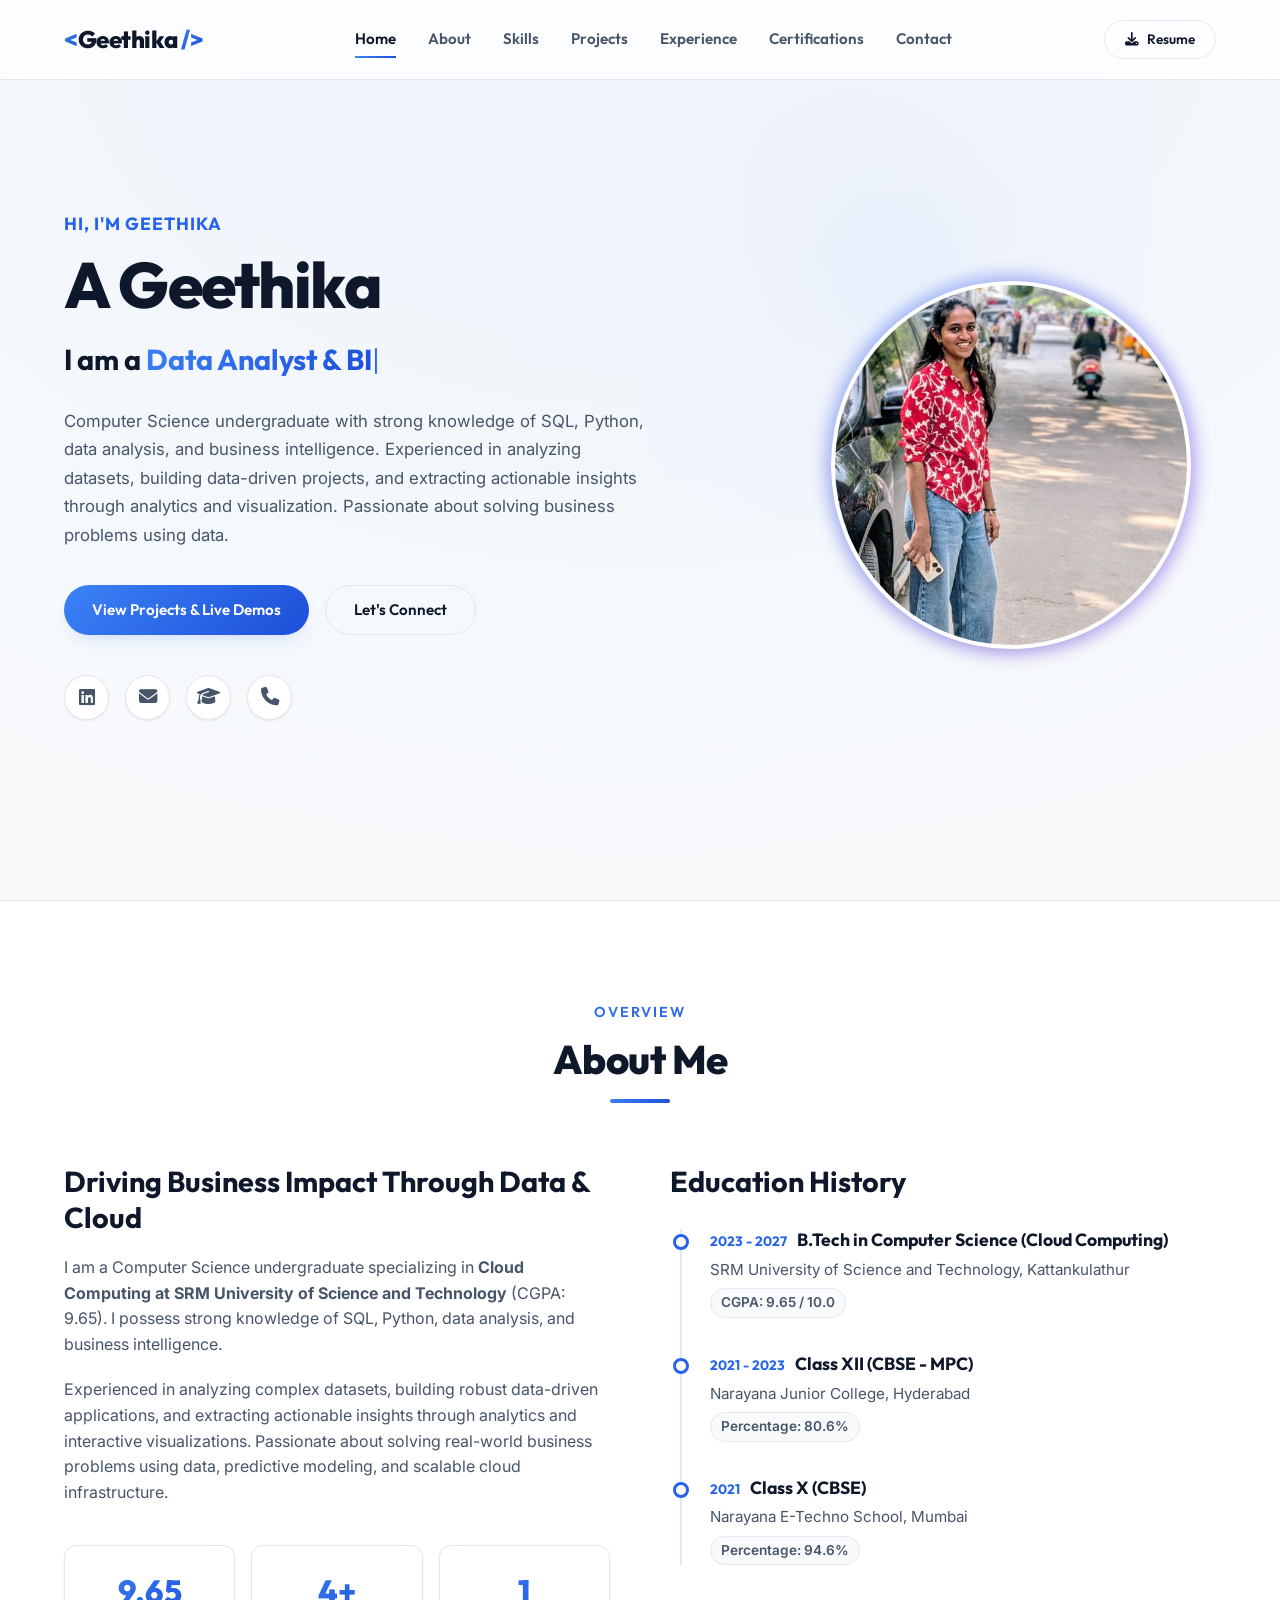
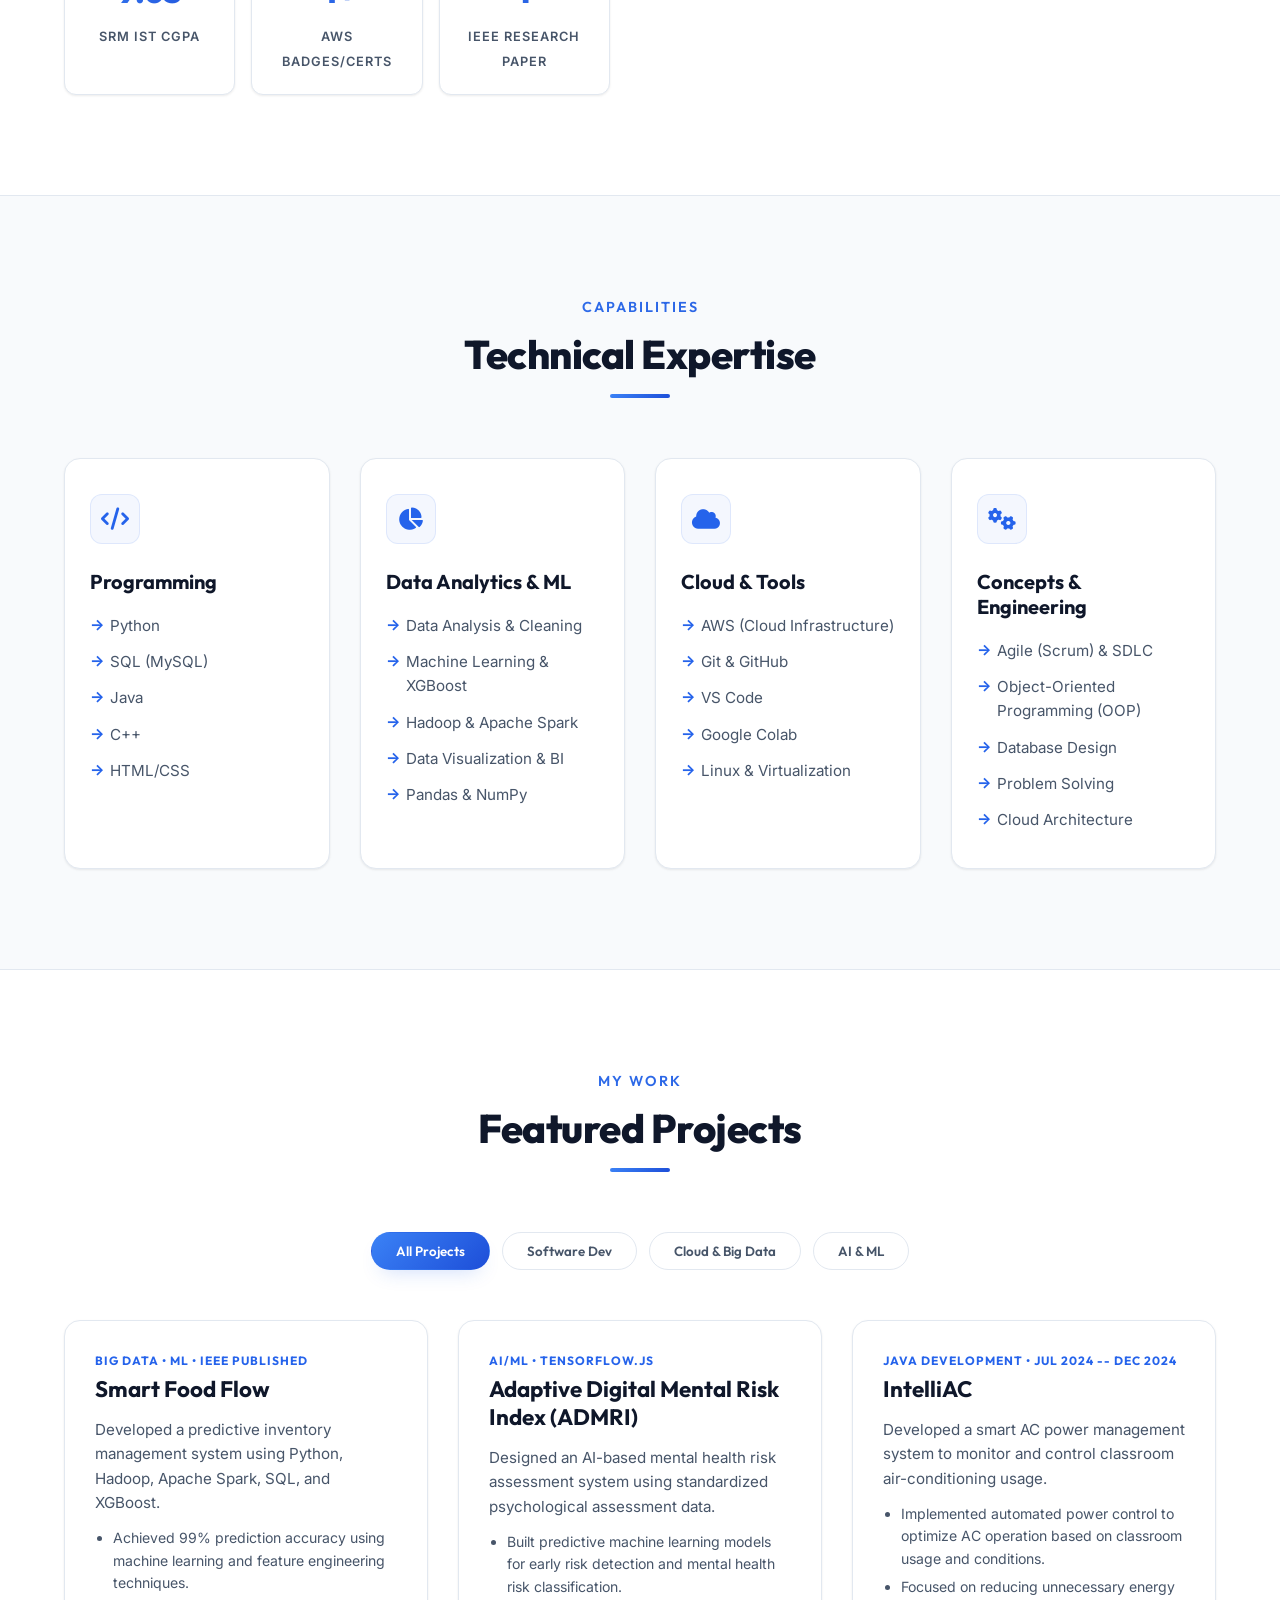
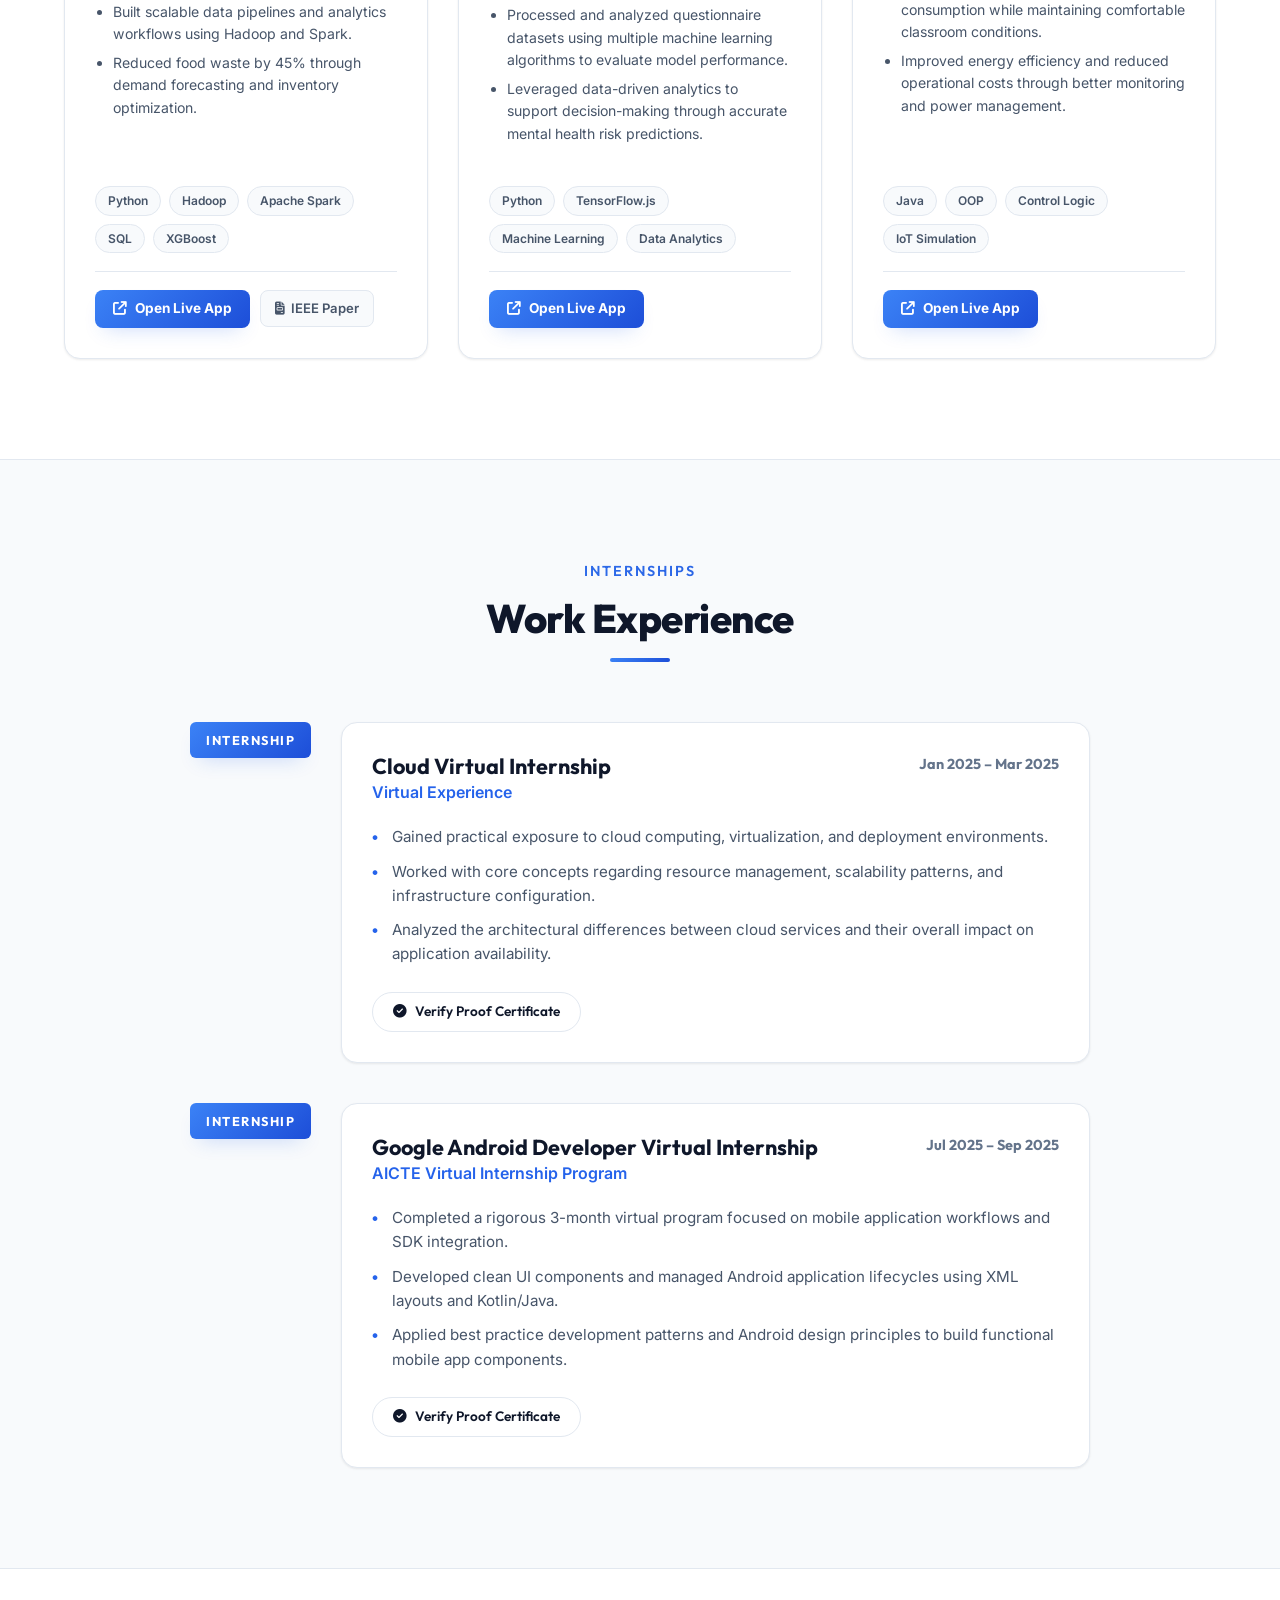
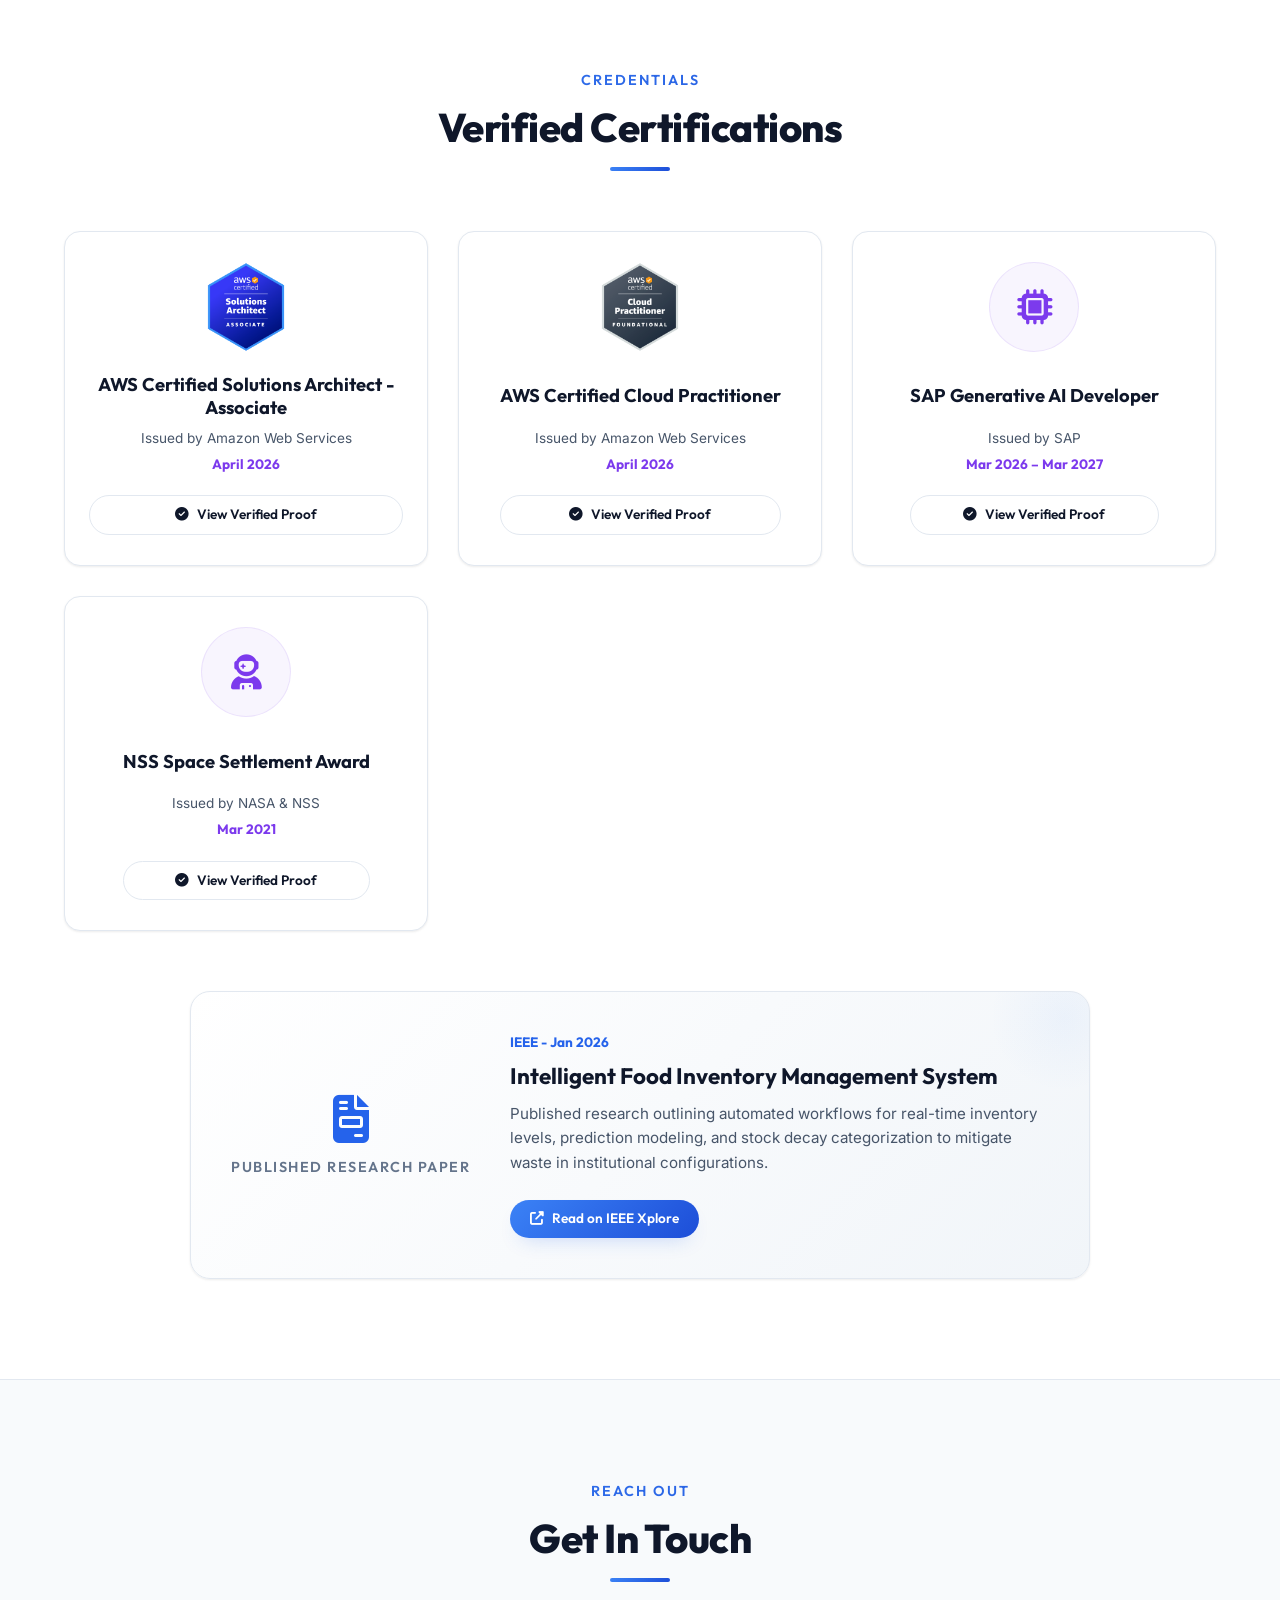
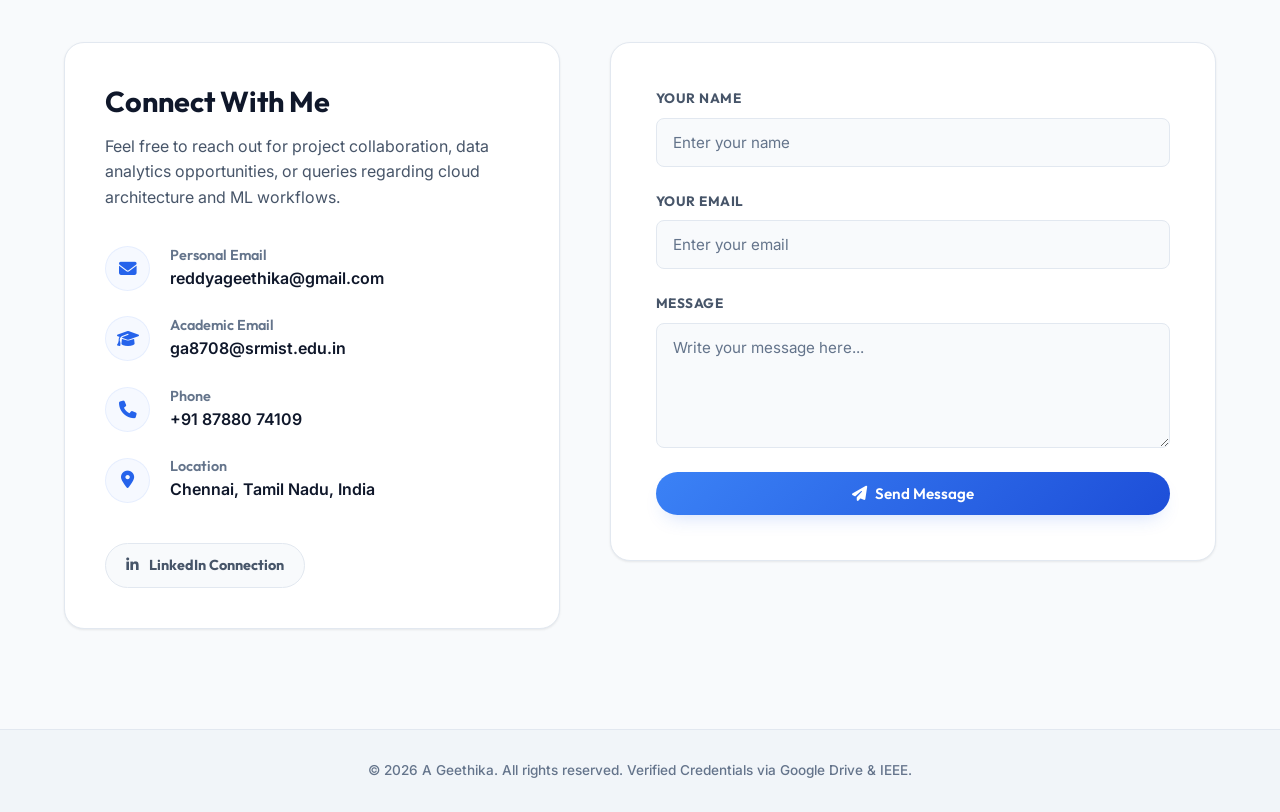
==== commit 78d1595b: "Update portfolio with resume content and add interactive project websites for Smart Food Flow, ADMRI" ====
--- a/index.html
+++ b/index.html
@@ -63,18 +63,21 @@
                         <span class="hero-subtitle" id="typingText"></span><span class="typing-cursor">|</span>
                     </div>
                     <p class="hero-description">
-                        Computer Science & Engineering undergraduate specializing in Cloud Computing at SRM University of Science and Technology. I design and build scalable cloud-based environments, end-to-end data pipelines, and machine learning architectures.
+                        Computer Science undergraduate with strong knowledge of SQL, Python, data analysis, and business intelligence. Experienced in analyzing datasets, building data-driven projects, and extracting actionable insights through analytics and visualization. Passionate about solving business problems using data.
                     </p>
                     <div class="hero-cta">
-                        <a href="#projects" class="btn btn-primary">View Projects</a>
+                        <a href="#projects" class="btn btn-primary">View Projects & Live Demos</a>
                         <a href="#contact" class="btn btn-outline">Let's Connect</a>
                     </div>
                     <div class="hero-socials">
                         <a href="https://www.linkedin.com/in/geethika-a-8339181ba" target="_blank" rel="noopener" aria-label="LinkedIn">
                             <i class="fa-brands fa-linkedin"></i>
                         </a>
-                        <a href="mailto:reddyageethika@gmail.com" aria-label="Email">
+                        <a href="mailto:reddyageethika@gmail.com" aria-label="Primary Email">
                             <i class="fa-solid fa-envelope"></i>
+                        </a>
+                        <a href="mailto:ga8708@srmist.edu.in" aria-label="Academic Email" title="ga8708@srmist.edu.in">
+                            <i class="fa-solid fa-graduation-cap"></i>
                         </a>
                         <a href="tel:+918788074109" aria-label="Phone">
                             <i class="fa-solid fa-phone"></i>
@@ -102,12 +105,12 @@
                 
                 <div class="about-grid">
                     <div class="about-info">
-                        <h3>Educating Myself for the Cloud Era</h3>
+                        <h3>Driving Business Impact Through Data & Cloud</h3>
                         <p>
-                            I am currently pursuing my <strong>B.Tech in Computer Science and Engineering with a specialization in Cloud Computing</strong> at SRM Institute of Science and Technology. My academic and practical focus revolves around understanding virtualization, distributed networks, and how modern AI workflows can be scaled securely in the cloud.
+                            I am a Computer Science undergraduate specializing in <strong>Cloud Computing at SRM University of Science and Technology</strong> (CGPA: 9.65). I possess strong knowledge of SQL, Python, data analysis, and business intelligence.
                         </p>
                         <p>
-                            With a strong academic track record (CGPA of 9.65) and a hands-on approach to building solutions, I focus on bridging the gap between raw data processing and client-side web application logic.
+                            Experienced in analyzing complex datasets, building robust data-driven applications, and extracting actionable insights through analytics and interactive visualizations. Passionate about solving real-world business problems using data, predictive modeling, and scalable cloud infrastructure.
                         </p>
                         
                         <div class="info-counters">
@@ -177,59 +180,63 @@
                 </div>
 
                 <div class="skills-grid">
-                    <!-- Languages -->
+                    <!-- Programming -->
                     <div class="skills-card">
                         <div class="skills-card-icon">
                             <i class="fa-solid fa-code"></i>
                         </div>
-                        <h3>Programming Languages</h3>
+                        <h3>Programming</h3>
                         <ul class="skills-list">
                             <li>Python</li>
+                            <li>SQL (MySQL)</li>
                             <li>Java</li>
                             <li>C++</li>
-                            <li>SQL</li>
+                            <li>HTML/CSS</li>
                         </ul>
                     </div>
 
-                    <!-- Cloud -->
+                    <!-- Data Analytics -->
+                    <div class="skills-card">
+                        <div class="skills-card-icon">
+                            <i class="fa-solid fa-chart-pie"></i>
+                        </div>
+                        <h3>Data Analytics & ML</h3>
+                        <ul class="skills-list">
+                            <li>Data Analysis & Cleaning</li>
+                            <li>Machine Learning & XGBoost</li>
+                            <li>Hadoop & Apache Spark</li>
+                            <li>Data Visualization & BI</li>
+                            <li>Pandas & NumPy</li>
+                        </ul>
+                    </div>
+
+                    <!-- Cloud & Tools -->
                     <div class="skills-card">
                         <div class="skills-card-icon">
                             <i class="fa-solid fa-cloud"></i>
                         </div>
-                        <h3>Cloud Infrastructure</h3>
+                        <h3>Cloud & Tools</h3>
                         <ul class="skills-list">
-                            <li>AWS (EC2, S3, RDS, Lambda)</li>
-                            <li>IAM & Security Management</li>
-                            <li>API Gateway</li>
-                            <li>Virtualization & Deployments</li>
+                            <li>AWS (Cloud Infrastructure)</li>
+                            <li>Git & GitHub</li>
+                            <li>VS Code</li>
+                            <li>Google Colab</li>
+                            <li>Linux & Virtualization</li>
                         </ul>
                     </div>
 
-                    <!-- Data & ML -->
-                    <div class="skills-card">
-                        <div class="skills-card-icon">
-                            <i class="fa-solid fa-brain"></i>
-                        </div>
-                        <h3>Data & AI/ML</h3>
-                        <ul class="skills-list">
-                            <li>Apache Spark & Hadoop</li>
-                            <li>XGBoost & TensorFlow.js</li>
-                            <li>Pandas & NumPy</li>
-                            <li>Data Pipelines & ETL</li>
-                        </ul>
-                    </div>
-
-                    <!-- Core CS -->
+                    <!-- Concepts -->
                     <div class="skills-card">
                         <div class="skills-card-icon">
                             <i class="fa-solid fa-gears"></i>
                         </div>
-                        <h3>Core Computer Science</h3>
+                        <h3>Concepts & Engineering</h3>
                         <ul class="skills-list">
-                            <li>Data Structures & Algorithms</li>
-                            <li>Object Oriented Programming</li>
-                            <li>Database Management (DBMS)</li>
-                            <li>Computer Networks & OS</li>
+                            <li>Agile (Scrum) & SDLC</li>
+                            <li>Object-Oriented Programming (OOP)</li>
+                            <li>Database Design</li>
+                            <li>Problem Solving</li>
+                            <li>Cloud Architecture</li>
                         </ul>
                     </div>
                 </div>
@@ -256,51 +263,85 @@
                     <!-- Project 1 -->
                     <div class="project-card" data-category="cloud">
                         <div class="project-card-header">
-                            <span class="project-tag">Big Data & ML</span>
+                            <span class="project-tag">Big Data &bull; ML &bull; IEEE Published</span>
                             <h3>Smart Food Flow</h3>
                         </div>
                         <div class="project-card-body">
-                            <p>An AI-driven inventory management solution to forecast food demand and optimize stock planning. Built scalable data pipelines using Hadoop and Apache Spark to process inventory logs, performing feature engineering and training an XGBoost classifier with 99% accuracy to target a 45% reduction in waste.</p>
+                            <p>Developed a predictive inventory management system using Python, Hadoop, Apache Spark, SQL, and XGBoost.</p>
+                            <ul class="project-bullets">
+                                <li>Achieved 99% prediction accuracy using machine learning and feature engineering techniques.</li>
+                                <li>Built scalable data pipelines and analytics workflows using Hadoop and Spark.</li>
+                                <li>Reduced food waste by 45% through demand forecasting and inventory optimization.</li>
+                            </ul>
                         </div>
                         <div class="project-tech-tags">
                             <span>Python</span>
                             <span>Hadoop</span>
-                            <span>Spark</span>
+                            <span>Apache Spark</span>
                             <span>SQL</span>
                             <span>XGBoost</span>
+                        </div>
+                        <div class="project-card-footer">
+                            <a href="projects/smart-food-flow/index.html" class="btn-project-live">
+                                <i class="fa-solid fa-arrow-up-right-from-square"></i> Open Live App
+                            </a>
+                            <a href="https://ieeexplore.ieee.org/document/11479138/metrics#metrics" target="_blank" rel="noopener" class="btn-project-secondary">
+                                <i class="fa-solid fa-file-invoice"></i> IEEE Paper
+                            </a>
                         </div>
                     </div>
 
                     <!-- Project 2 -->
                     <div class="project-card" data-category="ml">
                         <div class="project-card-header">
-                            <span class="project-tag">AI/ML</span>
-                            <h3>ADMRI</h3>
+                            <span class="project-tag">AI/ML &bull; TensorFlow.js</span>
+                            <h3>Adaptive Digital Mental Risk Index (ADMRI)</h3>
                         </div>
                         <div class="project-card-body">
-                            <p>Adaptive Digital Mental Risk Index (ADMRI) is a web-based AI assessment platform for automated risk classification from questionnaires. Implemented client-side ML model inference directly in the browser using TensorFlow.js, establishing visual result diagnostics for immediate feedback.</p>
+                            <p>Designed an AI-based mental health risk assessment system using standardized psychological assessment data.</p>
+                            <ul class="project-bullets">
+                                <li>Built predictive machine learning models for early risk detection and mental health risk classification.</li>
+                                <li>Processed and analyzed questionnaire datasets using multiple machine learning algorithms to evaluate model performance.</li>
+                                <li>Leveraged data-driven analytics to support decision-making through accurate mental health risk predictions.</li>
+                            </ul>
                         </div>
                         <div class="project-tech-tags">
                             <span>Python</span>
                             <span>TensorFlow.js</span>
-                            <span>ML</span>
-                            <span>JavaScript</span>
+                            <span>Machine Learning</span>
+                            <span>Data Analytics</span>
+                        </div>
+                        <div class="project-card-footer">
+                            <a href="projects/admri/index.html" class="btn-project-live">
+                                <i class="fa-solid fa-arrow-up-right-from-square"></i> Open Live App
+                            </a>
                         </div>
                     </div>
 
                     <!-- Project 3 -->
                     <div class="project-card" data-category="development">
                         <div class="project-card-header">
-                            <span class="project-tag">Java Development</span>
+                            <span class="project-tag">Java Development &bull; Jul 2024 -- Dec 2024</span>
                             <h3>IntelliAC</h3>
                         </div>
                         <div class="project-card-body">
-                            <p>A smart AC power management system designed to monitor and automate classroom AC control based on environmental usage. Implemented structural object-oriented modules in Java to optimize power consumption, reducing unnecessary operational utility costs.</p>
+                            <p>Developed a smart AC power management system to monitor and control classroom air-conditioning usage.</p>
+                            <ul class="project-bullets">
+                                <li>Implemented automated power control to optimize AC operation based on classroom usage and conditions.</li>
+                                <li>Focused on reducing unnecessary energy consumption while maintaining comfortable classroom conditions.</li>
+                                <li>Improved energy efficiency and reduced operational costs through better monitoring and power management.</li>
+                            </ul>
                         </div>
                         <div class="project-tech-tags">
                             <span>Java</span>
                             <span>OOP</span>
                             <span>Control Logic</span>
+                            <span>IoT Simulation</span>
+                        </div>
+                        <div class="project-card-footer">
+                            <a href="projects/intelli-ac/index.html" class="btn-project-live">
+                                <i class="fa-solid fa-arrow-up-right-from-square"></i> Open Live App
+                            </a>
                         </div>
                     </div>
                 </div>
@@ -449,7 +490,7 @@
                         <span class="publication-tag">IEEE - Jan 2026</span>
                         <h4>Intelligent Food Inventory Management System</h4>
                         <p class="research-desc">Published research outlining automated workflows for real-time inventory levels, prediction modeling, and stock decay categorization to mitigate waste in institutional configurations.</p>
-                        <a href="https://ieeexplore.ieee.org/document/11479138/" target="_blank" rel="noopener" class="btn btn-primary btn-sm research-link-btn">
+                        <a href="https://ieeexplore.ieee.org/document/11479138/metrics#metrics" target="_blank" rel="noopener" class="btn btn-primary btn-sm research-link-btn">
                             <i class="fa-solid fa-up-right-from-square"></i> Read on IEEE Xplore
                         </a>
                     </div>
@@ -469,14 +510,21 @@
                 <div class="contact-grid">
                     <div class="contact-info-panel">
                         <h3>Connect With Me</h3>
-                        <p>Feel free to reach out for project collaboration, job opportunities, or general queries regarding cloud architecture and ML pipelines.</p>
+                        <p>Feel free to reach out for project collaboration, data analytics opportunities, or queries regarding cloud architecture and ML workflows.</p>
                         
                         <div class="contact-methods">
                             <div class="contact-item">
                                 <div class="contact-icon"><i class="fa-solid fa-envelope"></i></div>
                                 <div>
-                                    <h4>Email</h4>
+                                    <h4>Personal Email</h4>
                                     <a href="mailto:reddyageethika@gmail.com">reddyageethika@gmail.com</a>
+                                </div>
+                            </div>
+                            <div class="contact-item">
+                                <div class="contact-icon"><i class="fa-solid fa-graduation-cap"></i></div>
+                                <div>
+                                    <h4>Academic Email</h4>
+                                    <a href="mailto:ga8708@srmist.edu.in">ga8708@srmist.edu.in</a>
                                 </div>
                             </div>
                             <div class="contact-item">
--- a/styles.css
+++ b/styles.css
@@ -1,28 +1,28 @@
-/* CSS Variables & Global Design Tokens */
+/* CSS Variables & Global Design Tokens - Formal Light Theme */
 :root {
-    --bg-primary: #070913;
-    --bg-secondary: #0e1122;
-    --bg-card: rgba(18, 22, 43, 0.65);
-    --border-card: rgba(255, 255, 255, 0.06);
-    --border-card-hover: rgba(0, 242, 254, 0.25);
-    
-    --color-text-main: #f1f5f9;
-    --color-text-muted: #94a3b8;
-    --color-text-dim: #64748b;
-    
-    --color-accent: #00f2fe;
-    --color-accent-gradient: linear-gradient(135deg, #00f2fe 0%, #4facfe 100%);
-    --color-purple: #9b51e0;
-    --color-purple-gradient: linear-gradient(135deg, #9b51e0 0%, #7f00ff 100%);
+    --bg-primary: #f8fafc; /* Pleasant off-white slate-50 */
+    --bg-secondary: #ffffff; /* Pure white */
+    --bg-card: #ffffff; /* White card background */
+    --border-card: #e2e8f0; /* Soft slate-200 border */
+    --border-card-hover: rgba(37, 99, 235, 0.3); /* Subtle blue glow on hover */
+    
+    --color-text-main: #0f172a; /* Slate-900 for excellent readability */
+    --color-text-muted: #475569; /* Slate-700 secondary text */
+    --color-text-dim: #64748b; /* Slate-500 muted captions */
+    
+    --color-accent: #2563eb; /* Professional royal blue */
+    --color-accent-gradient: linear-gradient(135deg, #3b82f6 0%, #1d4ed8 100%);
+    --color-purple: #7c3aed; /* Executive violet */
+    --color-purple-gradient: linear-gradient(135deg, #8b5cf6 0%, #6d28d9 100%);
     
     --font-heading: 'Outfit', sans-serif;
     --font-body: 'Inter', sans-serif;
     
-    --shadow-sm: 0 4px 6px -1px rgba(0, 0, 0, 0.1), 0 2px 4px -1px rgba(0, 0, 0, 0.06);
-    --shadow-md: 0 10px 15px -3px rgba(0, 0, 0, 0.3), 0 4px 6px -2px rgba(0, 0, 0, 0.1);
-    --shadow-lg: 0 20px 25px -5px rgba(0, 0, 0, 0.5), 0 10px 10px -5px rgba(0, 0, 0, 0.25);
-    --shadow-glow: 0 0 20px rgba(0, 242, 254, 0.15);
-    --shadow-glow-purple: 0 0 20px rgba(155, 81, 224, 0.15);
+    --shadow-sm: 0 1px 3px rgba(0, 0, 0, 0.05), 0 1px 2px rgba(0, 0, 0, 0.03);
+    --shadow-md: 0 4px 6px -1px rgba(0, 0, 0, 0.05), 0 2px 4px -1px rgba(0, 0, 0, 0.03);
+    --shadow-lg: 0 10px 25px -5px rgba(0, 0, 0, 0.05), 0 8px 10px -6px rgba(0, 0, 0, 0.03);
+    --shadow-glow: 0 10px 20px -10px rgba(37, 99, 235, 0.25);
+    --shadow-glow-purple: 0 10px 20px -10px rgba(124, 58, 237, 0.25);
     
     --transition-fast: 0.2s cubic-bezier(0.4, 0, 0.2, 1);
     --transition-normal: 0.3s cubic-bezier(0.4, 0, 0.2, 1);
@@ -83,12 +83,11 @@
     left: 0;
     width: 350px;
     height: 350px;
-    background: radial-gradient(circle, rgba(0, 242, 254, 0.12) 0%, rgba(155, 81, 224, 0.05) 50%, transparent 100%);
+    background: radial-gradient(circle, rgba(37, 99, 235, 0.06) 0%, rgba(124, 58, 237, 0.02) 50%, transparent 100%);
     border-radius: 50%;
     transform: translate(-50%, -50%);
     pointer-events: none;
     z-index: 9999;
-    mix-blend-mode: screen;
     opacity: 0;
     transition: opacity 0.3s ease;
 }
@@ -124,6 +123,13 @@
 section {
     padding: 100px 0;
     position: relative;
+}
+
+/* Section Colors Alternation */
+section:nth-of-type(even) {
+    background-color: var(--bg-secondary);
+    border-top: 1px solid var(--border-card);
+    border-bottom: 1px solid var(--border-card);
 }
 
 /* Typography Helpers & Global Elements */
@@ -183,25 +189,25 @@
 
 .btn-primary {
     background: var(--color-accent-gradient);
-    color: #000;
+    color: #ffffff; /* White text for accessibility */
     box-shadow: var(--shadow-glow);
 }
 
 .btn-primary:hover {
     transform: translateY(-2px);
-    box-shadow: 0 0 30px rgba(0, 242, 254, 0.35);
+    box-shadow: 0 10px 25px -5px rgba(37, 99, 235, 0.45);
 }
 
 .btn-outline {
     background: transparent;
     color: var(--color-text-main);
-    border: 1.5px solid rgba(255, 255, 255, 0.2);
+    border: 1.5px solid var(--border-card);
 }
 
 .btn-outline:hover {
     border-color: var(--color-accent);
     color: var(--color-accent);
-    background: rgba(0, 242, 254, 0.03);
+    background: rgba(37, 99, 235, 0.04);
     transform: translateY(-2px);
     box-shadow: var(--shadow-glow);
 }
@@ -217,7 +223,7 @@
     left: 0;
     width: 100%;
     height: var(--header-height);
-    background: rgba(7, 9, 19, 0.7);
+    background: rgba(255, 255, 255, 0.8); /* Light glassmorphism */
     backdrop-filter: blur(16px);
     -webkit-backdrop-filter: blur(16px);
     border-bottom: 1px solid var(--border-card);
@@ -227,8 +233,8 @@
 
 .header.scrolled {
     height: 70px;
-    background: rgba(7, 9, 19, 0.85);
-    box-shadow: var(--shadow-md);
+    background: rgba(255, 255, 255, 0.92);
+    box-shadow: var(--shadow-sm);
 }
 
 .header-container {
@@ -264,7 +270,7 @@
 .nav-link {
     font-family: var(--font-heading);
     font-size: 0.95rem;
-    font-weight: 500;
+    font-weight: 600;
     color: var(--color-text-muted);
     position: relative;
     padding: 6px 0;
@@ -312,15 +318,16 @@
     align-items: center;
     padding-top: calc(var(--header-height) + 50px);
     overflow: hidden;
+    background: radial-gradient(100% 100% at 50% 0%, rgba(59, 130, 246, 0.05) 0%, rgba(248, 250, 252, 0) 100%);
 }
 
 .hero-bg-glow {
     position: absolute;
-    top: 50%;
-    left: 50%;
-    width: 600px;
-    height: 600px;
-    background: radial-gradient(circle, rgba(155, 81, 224, 0.08) 0%, rgba(0, 242, 254, 0.04) 50%, transparent 100%);
+    top: 30%;
+    left: 70%;
+    width: 500px;
+    height: 500px;
+    background: radial-gradient(circle, rgba(59, 130, 246, 0.05) 0%, rgba(139, 92, 246, 0.02) 50%, transparent 100%);
     transform: translate(-50%, -50%);
     pointer-events: none;
     z-index: 1;
@@ -328,7 +335,7 @@
 
 .hero-container {
     display: grid;
-    grid-template-columns: 1.2fr 0.8fr;
+    grid-template-columns: 1.25fr 0.75fr;
     gap: 60px;
     align-items: center;
     position: relative;
@@ -344,7 +351,7 @@
 .hero-greeting {
     font-family: var(--font-heading);
     font-size: 1.1rem;
-    font-weight: 600;
+    font-weight: 700;
     color: var(--color-accent);
     letter-spacing: 1px;
     text-transform: uppercase;
@@ -357,13 +364,15 @@
     letter-spacing: -1.5px;
     margin-bottom: 15px;
     line-height: 1.1;
+    color: var(--color-text-main);
 }
 
 .hero-subtitle-container {
     font-family: var(--font-heading);
     font-size: 1.8rem;
-    font-weight: 600;
+    font-weight: 700;
     margin-bottom: 25px;
+    color: var(--color-text-main);
 }
 
 .hero-subtitle-prefix {
@@ -387,6 +396,7 @@
     color: var(--color-text-muted);
     margin-bottom: 35px;
     max-width: 580px;
+    line-height: 1.7;
 }
 
 .hero-cta {
@@ -397,7 +407,7 @@
 
 .hero-socials {
     display: flex;
-    gap: 20px;
+    gap: 16px;
 }
 
 .hero-socials a {
@@ -409,7 +419,7 @@
     display: flex;
     align-items: center;
     justify-content: center;
-    font-size: 1.1rem;
+    font-size: 1.15rem;
     color: var(--color-text-muted);
     box-shadow: var(--shadow-sm);
 }
@@ -430,12 +440,12 @@
 
 .image-border-glow {
     position: absolute;
-    inset: -10px;
+    inset: -6px;
     background: linear-gradient(135deg, var(--color-accent) 0%, var(--color-purple) 100%);
     border-radius: 50%;
-    filter: blur(12px);
-    opacity: 0.65;
-    animation: rotateGlow 10s linear infinite;
+    filter: blur(8px);
+    opacity: 0.4;
+    animation: rotateGlow 12s linear infinite;
     z-index: 1;
 }
 
@@ -445,9 +455,10 @@
     padding-bottom: 100%;
     border-radius: 50%;
     overflow: hidden;
-    border: 4px solid var(--bg-primary);
+    border: 4px solid var(--bg-secondary);
     z-index: 2;
     background: var(--bg-secondary);
+    box-shadow: var(--shadow-lg);
 }
 
 .hero-image {
@@ -476,6 +487,7 @@
 .about-info p {
     color: var(--color-text-muted);
     margin-bottom: 20px;
+    font-size: 1rem;
 }
 
 .info-counters {
@@ -492,6 +504,12 @@
     padding: 20px;
     text-align: center;
     box-shadow: var(--shadow-sm);
+    transition: transform var(--transition-fast);
+}
+
+.counter-card:hover {
+    transform: translateY(-2px);
+    box-shadow: var(--shadow-md);
 }
 
 .counter-num {
@@ -510,7 +528,7 @@
     text-transform: uppercase;
     letter-spacing: 1px;
     color: var(--color-text-muted);
-    font-weight: 500;
+    font-weight: 600;
 }
 
 .about-education h3 {
@@ -541,7 +559,7 @@
     width: 16px;
     height: 16px;
     border-radius: 50%;
-    background: var(--bg-primary);
+    background: var(--bg-secondary);
     border: 3px solid var(--color-accent);
 }
 
@@ -557,13 +575,13 @@
 .edu-date {
     font-family: var(--font-heading);
     font-size: 0.85rem;
-    font-weight: 600;
+    font-weight: 700;
     color: var(--color-accent);
 }
 
 .education-item h4 {
     font-size: 1.1rem;
-    font-weight: 600;
+    font-weight: 700;
     flex-grow: 1;
     text-align: left;
 }
@@ -571,15 +589,16 @@
 .edu-inst {
     font-size: 0.95rem;
     color: var(--color-text-muted);
-    margin-bottom: 4px;
+    margin-bottom: 6px;
 }
 
 .edu-grade {
     display: inline-block;
     font-size: 0.85rem;
     font-weight: 600;
-    color: var(--color-text-main);
-    background: rgba(255, 255, 255, 0.05);
+    color: var(--color-text-muted);
+    background: var(--bg-primary);
+    border: 1px solid var(--border-card);
     padding: 3px 10px;
     border-radius: 20px;
 }
@@ -618,7 +637,7 @@
 .skills-card:hover {
     transform: translateY(-5px);
     border-color: var(--border-card-hover);
-    box-shadow: var(--shadow-glow);
+    box-shadow: var(--shadow-lg);
 }
 
 .skills-card:hover::before {
@@ -629,19 +648,20 @@
     width: 50px;
     height: 50px;
     border-radius: 12px;
-    background: rgba(0, 242, 254, 0.06);
+    background: rgba(37, 99, 235, 0.05);
     color: var(--color-accent);
     display: flex;
     align-items: center;
     justify-content: center;
     font-size: 1.4rem;
     margin-bottom: 25px;
-    border: 1px solid rgba(0, 242, 254, 0.1);
+    border: 1px solid rgba(37, 99, 235, 0.1);
 }
 
 .skills-card h3 {
     font-size: 1.25rem;
     margin-bottom: 20px;
+    font-weight: 700;
 }
 
 .skills-list {
@@ -682,7 +702,7 @@
     padding: 10px 24px;
     border-radius: 20px;
     font-family: var(--font-heading);
-    font-weight: 500;
+    font-weight: 600;
     cursor: pointer;
     transition: all var(--transition-normal);
 }
@@ -694,7 +714,7 @@
 
 .filter-btn.active {
     background: var(--color-accent-gradient);
-    color: #000;
+    color: #ffffff;
     border-color: transparent;
     box-shadow: var(--shadow-glow);
     font-weight: 600;
@@ -723,7 +743,7 @@
 .project-card:hover {
     transform: translateY(-5px);
     border-color: var(--border-card-hover);
-    box-shadow: var(--shadow-glow);
+    box-shadow: var(--shadow-lg);
 }
 
 .project-card-header {
@@ -733,7 +753,7 @@
 .project-card-header .project-tag {
     font-family: var(--font-heading);
     font-size: 0.75rem;
-    font-weight: 600;
+    font-weight: 700;
     text-transform: uppercase;
     letter-spacing: 1px;
     color: var(--color-accent);
@@ -754,22 +774,83 @@
 .project-card-body p {
     font-size: 0.95rem;
     color: var(--color-text-muted);
+    line-height: 1.6;
 }
 
 .project-tech-tags {
     display: flex;
     flex-wrap: wrap;
     gap: 8px;
+    margin-bottom: 18px;
 }
 
 .project-tech-tags span {
     font-size: 0.75rem;
-    font-weight: 500;
-    background: rgba(255, 255, 255, 0.05);
-    border: 1px solid rgba(255, 255, 255, 0.08);
-    color: var(--color-text-main);
+    font-weight: 600;
+    background: var(--bg-primary);
+    border: 1px solid var(--border-card);
+    color: var(--color-text-muted);
     padding: 4px 12px;
     border-radius: 15px;
+}
+
+.project-bullets {
+    margin: 12px 0 16px;
+    padding-left: 18px;
+    list-style: disc;
+    color: var(--color-text-muted);
+    font-size: 0.88rem;
+    display: flex;
+    flex-direction: column;
+    gap: 6px;
+}
+
+.project-card-footer {
+    margin-top: auto;
+    padding-top: 18px;
+    border-top: 1px solid var(--border-card);
+    display: flex;
+    align-items: center;
+    gap: 10px;
+    flex-wrap: wrap;
+}
+
+.btn-project-live {
+    display: inline-flex;
+    align-items: center;
+    gap: 8px;
+    background: var(--color-accent-gradient);
+    color: #ffffff !important;
+    font-size: 0.85rem;
+    font-weight: 700;
+    padding: 8px 18px;
+    border-radius: 8px;
+    box-shadow: var(--shadow-glow);
+    transition: all var(--transition-fast);
+}
+
+.btn-project-live:hover {
+    transform: translateY(-2px);
+    box-shadow: 0 8px 20px -4px rgba(37, 99, 235, 0.4);
+}
+
+.btn-project-secondary {
+    display: inline-flex;
+    align-items: center;
+    gap: 6px;
+    background: var(--bg-primary);
+    border: 1px solid var(--border-card);
+    color: var(--color-text-muted);
+    font-size: 0.82rem;
+    font-weight: 600;
+    padding: 7px 14px;
+    border-radius: 8px;
+    transition: all var(--transition-fast);
+}
+
+.btn-project-secondary:hover {
+    border-color: var(--color-accent);
+    color: var(--color-accent);
 }
 
 /* Experience Section Timeline */
@@ -792,10 +873,10 @@
     height: max-content;
     font-family: var(--font-heading);
     font-size: 0.8rem;
-    font-weight: 600;
+    font-weight: 700;
     text-transform: uppercase;
     letter-spacing: 1.5px;
-    color: var(--bg-primary);
+    color: #ffffff;
     background: var(--color-accent-gradient);
     padding: 8px 16px;
     border-radius: 6px;
@@ -814,7 +895,7 @@
 
 .exp-content:hover {
     border-color: var(--border-card-hover);
-    box-shadow: var(--shadow-glow);
+    box-shadow: var(--shadow-lg);
 }
 
 .exp-header {
@@ -828,18 +909,19 @@
 
 .exp-header h3 {
     font-size: 1.35rem;
+    font-weight: 700;
 }
 
 .exp-company {
     color: var(--color-accent);
-    font-weight: 500;
+    font-weight: 600;
 }
 
 .exp-date {
     font-family: var(--font-heading);
     font-size: 0.9rem;
-    font-weight: 600;
-    color: var(--color-text-muted);
+    font-weight: 700;
+    color: var(--color-text-dim);
 }
 
 .exp-details {
@@ -854,6 +936,7 @@
     color: var(--color-text-muted);
     position: relative;
     padding-left: 20px;
+    line-height: 1.6;
 }
 
 .exp-details li::before {
@@ -861,7 +944,7 @@
     position: absolute;
     left: 0;
     color: var(--color-accent);
-    font-weight: 900;
+    font-weight: 950;
 }
 
 .exp-footer {
@@ -915,14 +998,14 @@
     width: 90px;
     height: 90px;
     border-radius: 50%;
-    background: rgba(155, 81, 224, 0.08);
+    background: rgba(124, 58, 237, 0.05);
     color: var(--color-purple);
     display: flex;
     align-items: center;
     justify-content: center;
     font-size: 2.2rem;
     margin-bottom: 20px;
-    border: 1px solid rgba(155, 81, 224, 0.15);
+    border: 1px solid rgba(124, 58, 237, 0.1);
 }
 
 .cert-info h3 {
@@ -945,7 +1028,7 @@
     display: block;
     font-family: var(--font-heading);
     font-size: 0.85rem;
-    font-weight: 600;
+    font-weight: 700;
     color: var(--color-purple);
     margin-bottom: 20px;
 }
@@ -957,13 +1040,13 @@
 .cert-card:hover .cert-verify-btn {
     border-color: var(--color-purple);
     color: var(--color-purple);
-    background: rgba(155, 81, 224, 0.03);
+    background: rgba(124, 58, 237, 0.04);
     box-shadow: var(--shadow-glow-purple);
 }
 
 /* Research Paper Visual Structure */
 .research-container {
-    background: linear-gradient(135deg, rgba(18, 22, 43, 0.75) 0%, rgba(9, 13, 29, 0.75) 100%);
+    background: linear-gradient(135deg, #ffffff 0%, #f1f5f9 100%);
     border: 1px solid var(--border-card);
     border-radius: 20px;
     padding: 40px;
@@ -975,6 +1058,7 @@
     align-items: center;
     position: relative;
     overflow: hidden;
+    box-shadow: var(--shadow-sm);
 }
 
 .research-container::before {
@@ -984,7 +1068,7 @@
     right: -50px;
     width: 150px;
     height: 150px;
-    background: radial-gradient(circle, rgba(0, 242, 254, 0.1) 0%, transparent 70%);
+    background: radial-gradient(circle, rgba(59, 130, 246, 0.05) 0%, transparent 70%);
     border-radius: 50%;
 }
 
@@ -1002,10 +1086,11 @@
     font-size: 0.9rem;
     text-transform: uppercase;
     letter-spacing: 1.5px;
-    color: var(--color-text-muted);
+    color: var(--color-text-dim);
     margin-top: 15px;
     text-align: center;
     white-space: nowrap;
+    font-weight: 600;
 }
 
 .research-body {
@@ -1017,7 +1102,7 @@
 .publication-tag {
     font-family: var(--font-heading);
     font-size: 0.85rem;
-    font-weight: 600;
+    font-weight: 700;
     color: var(--color-accent);
     margin-bottom: 8px;
 }
@@ -1025,12 +1110,14 @@
 .research-body h4 {
     font-size: 1.4rem;
     margin-bottom: 12px;
+    font-weight: 700;
 }
 
 .research-desc {
     font-size: 0.95rem;
     color: var(--color-text-muted);
     margin-bottom: 25px;
+    line-height: 1.6;
 }
 
 /* Contact Panel & Inputs */
@@ -1076,19 +1163,19 @@
     width: 45px;
     height: 45px;
     border-radius: 50%;
-    background: rgba(0, 242, 254, 0.05);
+    background: rgba(37, 99, 235, 0.04);
     color: var(--color-accent);
     display: flex;
     align-items: center;
     justify-content: center;
     font-size: 1.1rem;
-    border: 1px solid rgba(0, 242, 254, 0.1);
+    border: 1px solid rgba(37, 99, 235, 0.08);
 }
 
 .contact-item h4 {
     font-size: 0.9rem;
-    color: var(--color-text-muted);
-    font-weight: 500;
+    color: var(--color-text-dim);
+    font-weight: 600;
     margin-bottom: 2px;
 }
 
@@ -1106,17 +1193,18 @@
     align-items: center;
     gap: 10px;
     padding: 10px 20px;
-    background: rgba(255, 255, 255, 0.03);
-    border: 1.5px solid rgba(255, 255, 255, 0.1);
+    background: var(--bg-primary);
+    border: 1.5px solid var(--border-card);
     border-radius: 30px;
     font-family: var(--font-heading);
     font-size: 0.9rem;
-    font-weight: 600;
+    font-weight: 700;
+    color: var(--color-text-muted);
 }
 
 .contact-social-pills a:hover {
     border-color: var(--color-accent);
-    color: #000;
+    color: #ffffff;
     background: var(--color-accent-gradient);
     box-shadow: var(--shadow-glow);
 }
@@ -1144,15 +1232,15 @@
 .form-group label {
     font-family: var(--font-heading);
     font-size: 0.85rem;
-    font-weight: 600;
+    font-weight: 700;
     color: var(--color-text-muted);
     text-transform: uppercase;
     letter-spacing: 0.5px;
 }
 
 .form-group input, .form-group textarea {
-    background: var(--bg-secondary);
-    border: 1.5px solid rgba(255, 255, 255, 0.08);
+    background: var(--bg-primary);
+    border: 1.5px solid var(--border-card);
     border-radius: 8px;
     padding: 14px 16px;
     font-family: var(--font-body);
@@ -1168,35 +1256,36 @@
 .form-group input:focus, .form-group textarea:focus {
     outline: none;
     border-color: var(--color-accent);
-    background: rgba(7, 9, 19, 0.5);
-    box-shadow: 0 0 15px rgba(0, 242, 254, 0.1);
+    background: #ffffff;
+    box-shadow: 0 0 15px rgba(37, 99, 235, 0.08);
 }
 
 .form-status {
     font-family: var(--font-heading);
     font-size: 0.9rem;
-    font-weight: 600;
+    font-weight: 700;
     text-align: center;
     margin-top: 10px;
     display: none;
 }
 
 .form-status.success {
-    color: #10b981;
+    color: #059669;
 }
 
 .form-status.error {
-    color: #ef4444;
+    color: #dc2626;
 }
 
 /* Footer Bottom */
 .footer-bottom {
-    background: #04050b;
+    background: #f1f5f9;
     border-top: 1px solid var(--border-card);
     padding: 30px 0;
     text-align: center;
     color: var(--color-text-dim);
     font-size: 0.85rem;
+    font-weight: 500;
 }
 
 /* Animations & Keyframes */
@@ -1309,7 +1398,7 @@
     }
     
     .download-resume {
-        display: none !important; /* Hide small screens to save space, but keeping in navbar toggle menu eventually */
+        display: none !important;
     }
     
     .experience-card {
